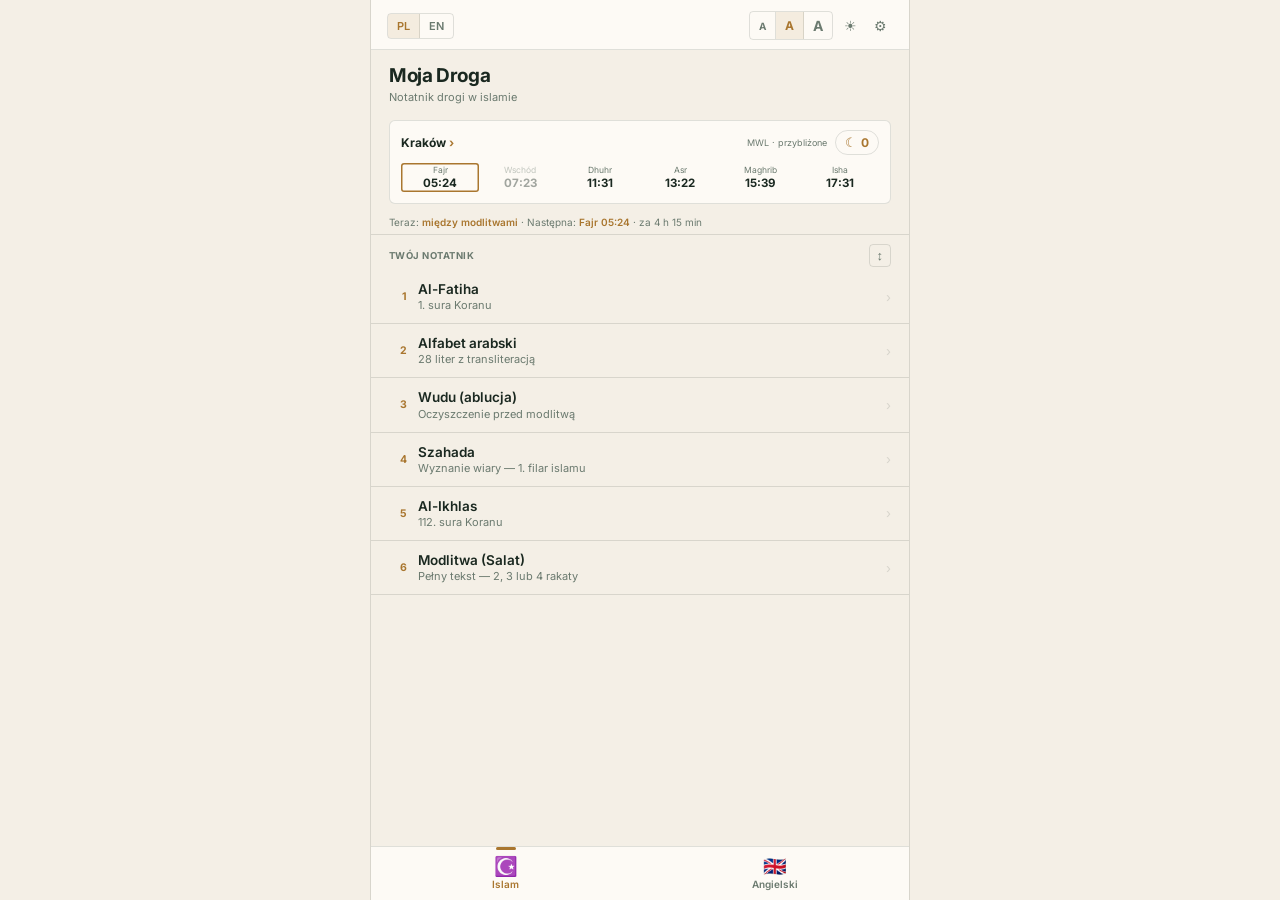
==== index.html @ f94d456c "Bugfixy: motyw auto (systemowy), potwierdzenie importu, dir=rtl, noscript, error handler, save-fail " ====
<!DOCTYPE html>
<html lang="pl">
<head>
<meta charset="UTF-8">
<meta name="viewport" content="width=device-width, initial-scale=1.0, viewport-fit=cover">
<title>Moja Droga</title>
<meta name="theme-color" content="#F4EFE6">
<meta name="mobile-web-app-capable" content="yes">
<meta name="apple-mobile-web-app-capable" content="yes">
<meta name="apple-mobile-web-app-status-bar-style" content="black-translucent">
<meta name="apple-mobile-web-app-title" content="Moja Droga">
<meta name="description" content="Moja Droga — notatnik drogi w islamie (godziny modlitw, wudu, modlitwa krok po kroku) oraz ścieżka nauki angielskiego B1–B2. Działa offline (PWA).">
<link rel="icon" type="image/png" sizes="192x192" href="icon-192.png">
<link rel="icon" type="image/png" sizes="512x512" href="icon-512.png">
<link rel="manifest" href="manifest.webmanifest">
<link rel="apple-touch-icon" href="icon-192.png">
<link rel="preconnect" href="https://fonts.googleapis.com">
<link rel="preconnect" href="https://fonts.gstatic.com" crossorigin>
<link href="https://fonts.googleapis.com/css2?family=Amiri:wght@400;700&family=Inter:wght@400;500;600&display=swap" rel="stylesheet">
<link rel="stylesheet" href="css/style.css">
</head>
<body>
<noscript><div style="max-width:520px;margin:40px auto;padding:20px;font-family:system-ui,sans-serif;text-align:center;border:1px solid #ccc;border-radius:8px;"><p>Ta aplikacja wymaga włączonego JavaScriptu.</p><p lang="en" dir="ltr">This application requires JavaScript to be enabled.</p></div></noscript>
<div id="app" data-sect="islam">

<!-- ════════════════════════════
     ISLAM VIEWS
════════════════════════════ -->
<div class="view active" id="vi-home">
  <div class="top-bar">
    <div class="pill" id="iLangPill">
      <button data-lang="pl">PL</button><button data-lang="en">EN</button>
    </div>
    <div class="tb-right">
      <div class="pill" id="iSzPill">
        <button class="sz-btn" data-sc="0.85">A</button>
        <button class="sz-btn" data-sc="1">A</button>
        <button class="sz-btn" data-sc="1.2">A</button>
      </div>
      <button class="icon-btn" id="iThemeBtn" aria-label="Motyw / Theme">🌓</button>
      <button class="icon-btn" id="iSettingsBtn" aria-label="Ustawienia / Settings">⚙</button>
    </div>
  </div>
  <div class="home-hdr">
    <h1 class="home-title" id="i-appTitle"></h1>
    <p class="home-sub" id="i-appSub"></p>
  </div>
  <div class="pw">
    <div class="pw-head">
      <button class="pw-city" id="pwCityBtn"></button>
      <div class="pw-right">
        <span class="pw-method" id="pwMethod"></span>
        <button class="streak-ico" id="iStatsBtn" aria-label="Postępy / Progress"><span class="si-moon">☾</span><span id="iStreakNum">0</span></button>
      </div>
    </div>
    <div class="pw-grid" id="pwGrid"></div>
  </div>
  <div class="mini-bar" id="i-mbHome"></div>
  <div class="list-hdr-row">
    <span class="list-hdr-lbl" id="i-listHdr"></span>
    <button class="sort-btn" id="iSortBtn" aria-label="Odwróć kolejność / Reverse order">↕</button>
  </div>
  <div class="entry-list" id="i-entryList"></div>
</div>

<div class="view" id="vi-list">
  <div class="sub-top">
    <button class="back-btn" id="iBackList" aria-label="Wstecz / Back">‹</button>
    <span class="sub-ttl" id="i-listTopTtl"></span>
  </div>
  <div class="mini-bar" id="i-mbList"></div>
  <div class="detail-scroll">
    <h2 class="detail-title" id="i-listTitle"></h2>
    <p class="detail-sub" id="i-listSub"></p>
    <div id="i-listBody"></div>
  </div>
</div>

<div class="view" id="vi-letters">
  <div class="sub-top">
    <button class="back-btn" id="iBackLetters" aria-label="Wstecz / Back">‹</button>
    <span class="sub-ttl" id="i-lettersTopTtl"></span>
  </div>
  <div class="mini-bar" id="i-mbLetters"></div>
  <div class="detail-scroll">
    <h2 class="detail-title" id="i-lettersTitle"></h2>
    <p class="detail-sub" id="i-lettersSub"></p>
    <div id="i-lettersBody"></div>
  </div>
</div>

<div class="view" id="vi-prayer">
  <div class="sub-top">
    <button class="back-btn" id="iBackPrayer" aria-label="Wstecz / Back">‹</button>
    <span class="sub-ttl" id="i-prayerTopTtl"></span>
  </div>
  <div class="pbar"><i id="pbarPrayer"></i></div>
  <div class="mini-bar" id="i-mbPrayer"></div>
  <div class="ptrack" id="ptWrap">
    <button class="pt-toggle" id="ptToggle" aria-expanded="false"><span id="ptToggleLbl"></span><b id="ptCount"></b><span class="pt-chev">▾</span></button>
    <div class="ptrack-row" id="ptRow" hidden></div>
  </div>
  <div class="prayer-pills">
    <button id="pv2"></button><button id="pv3"></button><button id="pv4"></button>
  </div>
  <div class="pscroll" id="i-prayerScroll"></div>
</div>

<!-- ════════════════════════════
     ENGLISH VIEWS
════════════════════════════ -->
<div class="view" id="ve-home">
  <div class="top-bar">
    <div class="pill" id="eLangPill">
      <button data-lang="pl">PL</button><button data-lang="en">EN</button>
    </div>
    <div class="tb-right">
      <div class="pill" id="eSzPill">
        <button class="sz-btn" data-sc="0.85">A</button>
        <button class="sz-btn" data-sc="1">A</button>
        <button class="sz-btn" data-sc="1.2">A</button>
      </div>
      <button class="icon-btn" id="eThemeBtn" aria-label="Motyw / Theme">🌓</button>
      <button class="icon-btn" id="eSettingsBtn" aria-label="Ustawienia / Settings">⚙</button>
    </div>
  </div>
  <div class="home-hdr">
    <h1 class="home-title" id="e-homeTitle">Moja Droga</h1>
    <p class="home-sub" id="e-homeSub"></p>
  </div>
  <div id="e-contWrap"></div>
  <div class="stats-bar">
    <div class="s-cell"><div class="s-val" id="eStB1">—</div><div class="s-lbl" id="eLblB1">—</div></div>
    <div class="s-div"></div>
    <div class="s-cell"><div class="s-val" id="eStB2">—</div><div class="s-lbl" id="eLblB2">—</div></div>
    <div class="s-div"></div>
    <div class="s-cell" id="eCellAll"><div class="s-ring"><svg viewBox="0 0 38 38" aria-hidden="true"><circle class="ring-bg" cx="19" cy="19" r="16"/><circle class="ring-fg" id="eRingFg" cx="19" cy="19" r="16"/></svg><div class="s-val" id="eStAll">—</div></div><div class="s-lbl" id="eLblAll">—</div></div>
  </div>
  <div class="tab-bar">
    <button class="tab-btn on" id="tabB1">B1</button>
    <button class="tab-btn" id="tabB2">B2</button>
  </div>
  <div class="entry-list" id="e-topicList"></div>
</div>

<div class="view" id="ve-topic">
  <div class="sub-top">
    <button class="back-btn" id="eBackTopic" aria-label="Wstecz / Back">‹</button>
    <span class="sub-ttl" id="e-topicTitle"></span>
  </div>
  <div class="entry-list" id="e-itemList"></div>
</div>

<div class="view" id="ve-item">
  <div class="sub-top">
    <button class="back-btn" id="eBackItem" aria-label="Wstecz / Back">‹</button>
    <span class="sub-ttl" id="e-itemTopTtl"></span>
  </div>
  <div class="pbar"><i id="pbarItem"></i></div>
  <div class="id-scroll" id="e-itemScroll"></div>
</div>

<!-- ════════════════════════════
     BOTTOM NAV
════════════════════════════ -->
<nav class="bnav">
  <button class="bnav-btn on" id="bnIslam">
    <span class="bnav-ico">☪️</span>
    <span class="bnav-lbl">Islam</span>
  </button>
  <button class="bnav-btn" id="bnEng">
    <span class="bnav-ico">🇬🇧</span>
    <span class="bnav-lbl" id="bnEngLbl">Angielski</span>
  </button>
</nav>

</div><!-- #app -->

<!-- City overlay -->
<div class="overlay" id="cityOv" role="dialog" aria-modal="true">
  <div class="overlay-panel">
    <div class="overlay-head">
      <span id="cityOvTitle"></span>
      <button class="icon-btn" id="closeCityBtn" aria-label="Zamknij / Close">✕</button>
    </div>
    <input type="text" class="city-inp" id="cityInp" autocomplete="off" aria-label="Szukaj miasta / Search city">
    <div class="city-list-el" id="cityListEl"></div>
  </div>
</div>

<!-- Settings overlay -->
<div class="overlay" id="setOv" role="dialog" aria-modal="true">
  <div class="overlay-panel">
    <div class="overlay-head">
      <span id="setOvTitle"></span>
      <button class="icon-btn" id="closeSetBtn" aria-label="Zamknij / Close">✕</button>
    </div>
    <div class="set-row">
      <span class="set-lbl" id="setDataLbl"></span>
      <button class="set-btn" id="exportBtn"></button>
      <button class="set-btn" id="importBtn"></button>
      <input type="file" id="importFile" accept="application/json,.json" style="display:none">
    </div>
    <div class="set-row" id="installRow" style="display:none;margin-top:12px">
      <span class="set-lbl" id="installLbl"></span>
      <button class="set-btn" id="installBtn"></button>
    </div>
    <div class="set-note" id="setNote"></div>
  </div>
</div>

<!-- Profile overlay -->
<div class="overlay" id="profOv" role="dialog" aria-modal="true">
  <div class="overlay-panel">
    <div class="overlay-head">
      <span id="profTitle"></span>
      <button class="icon-btn" id="closeProfBtn" aria-label="Zamknij / Close">✕</button>
    </div>
    <div class="prof-body" id="profBody"></div>
  </div>
</div>

<script src="js/state.js"></script>
<script src="js/islam-data.js"></script>
<script src="js/islam.js"></script>
<script src="js/eng-data.js"></script>
<script src="js/eng.js"></script>
<script src="js/progress.js"></script>
<script src="js/app.js"></script>
</body>
</html>
---- css/style.css ----
/* Moja Droga — style aplikacji (wydzielone z index.html) */

/* ── SECTION-SPECIFIC PALETTE (light) ── */
:root[data-sect="islam"]{--bg:#F4EFE6;--bg-panel:#FDFAF5;--accent:#A9762F;--accent-soft:rgba(169,118,47,0.11);}
:root[data-sect="eng"]  {--bg:#F5F8FD;--bg-panel:#FFFFFF;--accent:#3A6FC2;--accent-soft:rgba(58,111,194,0.11);--b2:#6B4AC2;--b2-soft:rgba(107,74,194,0.11);}
/* ── SHARED LIGHT ── */
:root{--text:#1A2820;--text-muted:#6B7A6F;--border:rgba(26,40,32,0.13);--scale:1;
  padding-top:env(safe-area-inset-top,0px);padding-bottom:env(safe-area-inset-bottom,0px);}
html{scroll-padding-top:env(safe-area-inset-top,0px);}
/* ── DARK SHARED ── */
[data-theme="dark"]{--text:#EAE4D6;--text-muted:#8A9E94;--border:rgba(234,228,214,0.11);}
/* ── DARK SECTION ── */
[data-theme="dark"][data-sect="islam"]{--bg:#0E1C18;--bg-panel:#142018;--accent:#C79A46;--accent-soft:rgba(199,154,70,0.14);}
[data-theme="dark"][data-sect="eng"]  {--bg:#0D1117;--bg-panel:#161B22;--accent:#6B9ED4;--accent-soft:rgba(107,158,212,0.16);--b2:#9F82D8;--b2-soft:rgba(159,130,216,0.16);}
/* ── RESET ── */
*{box-sizing:border-box;-webkit-tap-highlight-color:transparent;}
html,body{margin:0;padding:0;height:100%;background:var(--bg);color:var(--text);font-family:'Inter',system-ui,sans-serif;overscroll-behavior:none;}
#app{display:flex;flex-direction:column;height:100%;max-width:540px;margin:0 auto;background:var(--bg);}
.view{display:none;flex:1;min-height:0;flex-direction:column;}.view.active{display:flex;}
/* ── TOP BAR ── */
.top-bar{display:flex;align-items:center;justify-content:space-between;padding:11px 16px 9px;gap:8px;border-bottom:1px solid var(--border);background:var(--bg-panel);flex-shrink:0;}
.tb-title{font-size:calc(13px * var(--scale));font-weight:700;}
.tb-right{display:flex;align-items:center;gap:5px;}
.pill{display:flex;border:1px solid var(--border);border-radius:4px;overflow:hidden;}
.pill button{background:none;border:none;border-right:1px solid var(--border);padding:5px 9px;cursor:pointer;color:var(--text-muted);font-family:'Inter',sans-serif;font-weight:600;font-size:11px;}
.pill button:last-child{border-right:none;}
.pill button.on{background:var(--accent-soft);color:var(--accent);}
.sz-btn{font-weight:700!important;}
.icon-btn{background:none;border:none;color:var(--text-muted);font-size:14px;padding:5px 6px;cursor:pointer;line-height:1;}
.icon-btn:active{color:var(--accent);}
/* ── HOME HEADER ── */
.home-hdr{padding:14px 18px 6px;flex-shrink:0;}
.home-title{font-size:calc(19px * var(--scale));font-weight:700;margin:0;letter-spacing:-0.02em;}
.home-sub{font-size:calc(11px * var(--scale));color:var(--text-muted);margin:3px 0 0;}
/* ── PRAYER WIDGET ── */
.pw{margin:10px 18px 6px;padding:9px 11px 11px;background:var(--bg-panel);border:1px solid var(--border);border-radius:6px;flex-shrink:0;}
.pw-head{display:flex;align-items:center;justify-content:space-between;margin-bottom:8px;}
.pw-city{background:none;border:none;padding:0;cursor:pointer;color:var(--text);font-family:'Inter',sans-serif;font-size:calc(12px * var(--scale));font-weight:700;}
.pw-city::after{content:' ›';color:var(--accent);}
.pw-method{font-size:calc(9px * var(--scale));color:var(--text-muted);}
.pw-right{display:flex;align-items:center;gap:8px;}
.pw-grid{display:grid;grid-template-columns:repeat(6,1fr);gap:2px;}
.pw-cell{text-align:center;padding:3px 1px;border-radius:3px;}.pw-cell.on{background:var(--accent-soft);}.pw-cell.dim{opacity:0.4;}
.pw-l{font-size:calc(8.5px * var(--scale));color:var(--text-muted);line-height:1;}.pw-cell.on .pw-l{color:var(--accent);font-weight:600;}
.pw-v{font-size:calc(11.5px * var(--scale));font-weight:700;margin-top:3px;line-height:1;}.pw-cell.on .pw-v{color:var(--accent);}
/* ── LIST HEADER ── */
.list-hdr-row{display:flex;align-items:center;justify-content:space-between;padding:9px 18px 3px;flex-shrink:0;}
.list-hdr-lbl{font-size:calc(9.5px * var(--scale));font-weight:700;color:var(--text-muted);text-transform:uppercase;letter-spacing:0.05em;}
.sort-btn{background:none;border:1px solid var(--border);border-radius:4px;color:var(--text-muted);font-size:13px;padding:3px 7px;cursor:pointer;}
/* ── ENTRY LIST ── */
.entry-list{flex:1;overflow-y:auto;-webkit-overflow-scrolling:touch;}
.entry-row{display:flex;align-items:center;padding:11px 18px;border-bottom:1px solid var(--border);gap:11px;cursor:pointer;}
.entry-row:active{background:var(--accent-soft);}
.e-num{font-size:calc(10.5px * var(--scale));color:var(--accent);font-weight:700;min-width:18px;text-align:right;flex-shrink:0;}
.e-ico{font-size:calc(15px * var(--scale));width:22px;text-align:center;flex-shrink:0;}
.e-body{flex:1;min-width:0;}
.e-title{font-size:calc(13.5px * var(--scale));font-weight:600;line-height:1.2;}
.e-sub{font-size:calc(11px * var(--scale));color:var(--text-muted);margin-top:1px;}
.e-right{display:flex;flex-direction:column;align-items:flex-end;gap:3px;flex-shrink:0;}
.e-pct{font-size:calc(9.5px * var(--scale));color:var(--text-muted);}
.prog-bar{width:36px;height:3px;background:var(--border);border-radius:2px;overflow:hidden;}
.prog-fill{height:100%;background:var(--accent);transition:width 0.2s;}
.e-arr{color:var(--border);font-size:13px;}
/* ── SUB-TOP ── */
.sub-top{display:flex;align-items:center;gap:8px;padding:11px 16px 9px;border-bottom:1px solid var(--border);background:var(--bg-panel);flex-shrink:0;}
.sub-ttl{flex:1;font-size:calc(13.5px * var(--scale));font-weight:600;}
.back-btn{font-size:18px;color:var(--text-muted);background:none;border:none;padding:4px 6px;cursor:pointer;line-height:1;}
.back-btn:active{color:var(--accent);}
/* ── MINI BAR ── */
.mini-bar{font-size:calc(10px * var(--scale));color:var(--text-muted);padding:5px 18px;border-bottom:1px solid var(--border);line-height:1.4;flex-shrink:0;}
.mini-bar b{color:var(--accent);font-weight:600;}
/* ── DETAIL SCROLL ── */
.detail-scroll{flex:1;overflow-y:auto;padding:4px 18px 24px;-webkit-overflow-scrolling:touch;}
.detail-title{font-size:calc(15px * var(--scale));font-weight:700;margin:10px 0 1px;}
.detail-sub{font-size:calc(10.5px * var(--scale));color:var(--text-muted);margin:0 0 10px;padding-bottom:10px;border-bottom:1px solid var(--border);}
.line-item{padding:7px 0;border-bottom:1px solid var(--border);font-size:calc(13.5px * var(--scale));line-height:1.5;}
.line-item:last-child{border-bottom:none;}
.li-num{color:var(--accent);font-size:calc(10px * var(--scale));margin-right:5px;opacity:0.75;}
.li-hdr{font-weight:700;color:var(--accent);font-size:calc(10px * var(--scale));text-transform:uppercase;letter-spacing:0.04em;}
.li-meaning{color:var(--text-muted);font-size:calc(11.5px * var(--scale));margin-left:16px;}
/* ── ARABIC LETTERS ── */
.letter-row{display:flex;align-items:center;gap:12px;padding:8px 0;border-bottom:1px solid var(--border);}
.letter-row:last-child{border-bottom:none;}
.letter-ar{font-family:'Amiri',serif;font-size:calc(21px * var(--scale));width:32px;text-align:center;flex-shrink:0;color:var(--accent);}
.letter-lat{font-size:calc(13px * var(--scale));}
/* ── PRAYER ── */
.prayer-pills{display:flex;gap:6px;padding:7px 18px 5px;flex-shrink:0;}
.prayer-pills button{flex:1;border:1px solid var(--border);background:none;color:var(--text-muted);font-family:'Inter',sans-serif;font-size:calc(10.5px * var(--scale));padding:5px 6px;border-radius:4px;cursor:pointer;}
.prayer-pills button.on{border-color:var(--accent);color:var(--accent);background:var(--accent-soft);}
.pscroll{flex:1;overflow-y:auto;padding:4px 18px 24px;-webkit-overflow-scrolling:touch;}
.sec-block{margin-bottom:4px;}.sec-block.hl{border-left:2px solid var(--accent);padding-left:10px;}
.sec-head{font-size:calc(9px * var(--scale));font-weight:700;color:var(--accent);text-transform:uppercase;letter-spacing:0.05em;padding-top:7px;margin:0;}
.sec-block .line-item{font-size:calc(13px * var(--scale));padding:4px 0;}
/* ── ENGLISH — STATS BAR ── */
.stats-bar{margin:10px 18px 2px;padding:9px 10px;background:var(--bg-panel);border:1px solid var(--border);border-radius:6px;display:flex;align-items:center;flex-shrink:0;}
.s-cell{flex:1;text-align:center;}
.s-val{font-size:calc(14px * var(--scale));font-weight:700;line-height:1;color:var(--accent);}
.s-lbl{font-size:calc(9px * var(--scale));color:var(--text-muted);margin-top:2px;}
.s-div{width:1px;height:26px;background:var(--border);flex-shrink:0;}
/* ── ENGLISH — B1/B2 TAB BAR ── */
.tab-bar{display:flex;padding:8px 18px;border-bottom:1px solid var(--border);flex-shrink:0;gap:8px;}
.tab-btn{flex:1;border:1px solid var(--border);background:none;cursor:pointer;font-family:'Inter',sans-serif;font-weight:700;font-size:calc(12.5px * var(--scale));color:var(--text-muted);padding:7px 12px;border-radius:5px;transition:all 0.15s;}
.tab-btn.on{background:var(--accent-soft);color:var(--accent);border-color:var(--accent);}
/* ── ENGLISH — SECTION HEADER ── */
.topic-sec-hdr{font-size:calc(9px * var(--scale));font-weight:700;text-transform:uppercase;letter-spacing:0.05em;color:var(--text-muted);padding:10px 18px 2px;}
/* ── ENGLISH — ITEM ROWS ── */
.item-row{display:flex;align-items:flex-start;padding:10px 18px;border-bottom:1px solid var(--border);gap:10px;cursor:pointer;user-select:none;}
.item-row:active{opacity:0.7;}
.i-chk{flex-shrink:0;width:18px;height:18px;border:1.5px solid var(--border);border-radius:3px;margin-top:1px;display:flex;align-items:center;justify-content:center;font-size:10px;font-weight:700;color:transparent;transition:all 0.12s;}
.i-chk.done{background:var(--accent);border-color:var(--accent);color:#fff;}
.i-body{flex:1;min-width:0;}
.i-ttl{font-size:calc(13px * var(--scale));font-weight:600;line-height:1.3;}
.i-desc{font-size:calc(11.5px * var(--scale));color:var(--text-muted);margin-top:2px;line-height:1.45;}
.i-arr{color:var(--border);font-size:12px;flex-shrink:0;margin-top:2px;}
/* ── ENGLISH — ITEM DETAIL ── */
.id-scroll{flex:1;overflow-y:auto;padding:0 18px 30px;-webkit-overflow-scrolling:touch;}
.id-title{font-size:calc(17px * var(--scale));font-weight:700;margin:14px 0 6px;}
.id-desc{font-size:calc(13px * var(--scale));line-height:1.65;padding-bottom:14px;border-bottom:1px solid var(--border);}
.id-shdr{font-size:calc(9px * var(--scale));font-weight:700;text-transform:uppercase;letter-spacing:0.05em;color:var(--text-muted);margin:14px 0 8px;}
.id-ex{font-size:calc(13px * var(--scale));line-height:1.5;padding:7px 0 7px 12px;border-left:2px solid var(--accent-soft);margin-bottom:7px;}
.id-ex strong{font-weight:600;}
.id-ex em{color:var(--text-muted);font-size:calc(11.5px * var(--scale));font-style:normal;}
.id-tip{background:var(--accent-soft);border-radius:6px;padding:10px 13px;margin-top:14px;font-size:calc(12px * var(--scale));line-height:1.55;color:var(--text);}
.id-tip-hdr{font-size:calc(9px * var(--scale));font-weight:700;text-transform:uppercase;letter-spacing:0.05em;color:var(--accent);margin-bottom:4px;}
.id-done-row{display:flex;align-items:center;gap:10px;padding:16px 0 4px;border-top:1px solid var(--border);margin-top:14px;cursor:pointer;user-select:none;}
.id-done-lbl{font-size:calc(13px * var(--scale));font-weight:600;}
/* ── BOTTOM NAV ── */
.bnav{display:flex;flex-shrink:0;background:var(--bg-panel);border-top:1px solid var(--border);height:calc(54px + env(safe-area-inset-bottom,0px));padding-bottom:env(safe-area-inset-bottom,0px);}
.bnav-btn{flex:1;background:none;border:none;cursor:pointer;display:flex;flex-direction:column;align-items:center;justify-content:center;gap:2px;color:var(--text-muted);font-family:'Inter',sans-serif;padding:6px 0;transition:color 0.15s;}
.bnav-btn.on{color:var(--accent);}
.bnav-ico{font-size:19px;line-height:1;}
.bnav-lbl{font-size:calc(10px * var(--scale));font-weight:600;}
/* ── CITY OVERLAY ── */
.overlay{position:fixed;inset:0;background:rgba(0,0,0,0.4);display:none;z-index:20;}
.overlay.open{display:block;}
.overlay-panel{position:absolute;right:0;top:0;bottom:0;width:min(88vw,340px);background:var(--bg-panel);border-left:1px solid var(--border);display:flex;flex-direction:column;transform:translateX(100%);transition:transform 0.2s ease;}
.overlay.open .overlay-panel{transform:translateX(0);}
.overlay-head{padding:13px 16px 9px;font-weight:700;font-size:calc(13px * var(--scale));border-bottom:1px solid var(--border);display:flex;justify-content:space-between;align-items:center;flex-shrink:0;}
.city-inp{background:none;border:1px solid var(--border);border-radius:4px;padding:7px 10px;font-family:'Inter',sans-serif;font-size:13px;color:var(--text);margin:8px 16px 0;width:calc(100% - 32px);}
.city-list-el{overflow-y:auto;flex:1;padding:4px 0;}
.city-btn{width:100%;text-align:left;background:none;border:none;padding:9px 16px;font-family:'Inter',sans-serif;font-size:13px;color:var(--text);cursor:pointer;border-left:2px solid transparent;}
.city-btn:active,.city-btn.on{color:var(--accent);border-left-color:var(--accent);background:var(--accent-soft);}
/* ── FOCUS / A11Y ── */
button:focus-visible,[tabindex]:focus-visible{outline:2px solid var(--accent);outline-offset:-2px;border-radius:4px;}
/* ── ENGLISH — CONTINUE CARD ── */
.cont-card{margin:8px 18px 2px;padding:10px 12px;background:var(--bg-panel);border:1px solid var(--border);border-radius:6px;display:flex;align-items:center;gap:10px;flex-shrink:0;}
.cont-body{flex:1;min-width:0;}
.cont-lbl{font-size:calc(9px * var(--scale));font-weight:700;color:var(--text-muted);text-transform:uppercase;letter-spacing:0.05em;}
.cont-ttl{font-size:calc(13px * var(--scale));font-weight:600;margin-top:2px;}
.cont-btn{border:1px solid var(--accent);background:var(--accent-soft);color:var(--accent);font-family:'Inter',sans-serif;font-weight:700;font-size:calc(11px * var(--scale));padding:7px 12px;border-radius:5px;cursor:pointer;flex-shrink:0;min-height:34px;}
/* ── DETAIL BLOCKS ── */
.id-form{display:inline-block;font-family:ui-monospace,SFMono-Regular,Menlo,monospace;font-size:calc(12px * var(--scale));background:var(--accent-soft);color:var(--accent);border-radius:5px;padding:6px 10px;margin:2px 0 4px;font-weight:600;}
.id-list{margin:0;padding:0;list-style:none;}
.id-list li{font-size:calc(13px * var(--scale));line-height:1.55;padding:5px 0 5px 16px;position:relative;border-bottom:1px solid var(--border);}
.id-list li:last-child{border-bottom:none;}
.id-list li::before{content:'·';position:absolute;left:4px;color:var(--accent);font-weight:700;}
.cmp-item{padding:8px 0 8px 12px;border-left:2px solid var(--accent-soft);margin-bottom:8px;}
.cmp-h{font-size:calc(11px * var(--scale));font-weight:700;color:var(--accent);margin-bottom:3px;}
.cmp-ex{font-size:calc(13px * var(--scale));font-weight:600;line-height:1.5;}
.cmp-note{font-size:calc(11.5px * var(--scale));color:var(--text-muted);margin-top:2px;line-height:1.45;}
.mis-row{display:flex;gap:9px;padding:7px 0;border-bottom:1px solid var(--border);align-items:flex-start;}
.mis-row:last-child{border-bottom:none;}
.mis-ico{flex-shrink:0;font-size:12px;line-height:1.7;}
.mis-body{flex:1;min-width:0;}
.mis-s{font-size:calc(13px * var(--scale));line-height:1.5;font-weight:600;}
.mis-why{font-size:calc(11.5px * var(--scale));color:var(--text-muted);margin-top:1px;line-height:1.45;}
/* ── QUIZ ── */
.quiz{border:1px solid var(--border);border-radius:6px;padding:11px 12px;margin-bottom:12px;background:var(--bg-panel);}
.quiz-q{font-size:calc(13px * var(--scale));font-weight:600;line-height:1.5;margin-bottom:9px;}
.quiz-opts{display:flex;flex-direction:column;gap:6px;}
.quiz-opt{text-align:left;border:1px solid var(--border);background:none;color:var(--text);font-family:'Inter',sans-serif;font-size:calc(12.5px * var(--scale));padding:9px 11px;border-radius:5px;cursor:pointer;transition:all 0.12s;min-height:38px;}
.quiz-opt:active{background:var(--accent-soft);}
.quiz-opt.ok{border-color:#3E8E5A;background:rgba(62,142,90,0.12);color:#3E8E5A;font-weight:600;}
.quiz-opt.bad{border-color:#B4452F;background:rgba(180,69,47,0.10);color:#B4452F;}
.quiz-why{font-size:calc(11.5px * var(--scale));color:var(--text-muted);line-height:1.5;margin-top:9px;display:none;}
.quiz-why.show{display:block;}
/* ── SETTINGS OVERLAY ── */
.set-row{display:flex;flex-direction:column;gap:6px;padding:12px 16px;border-bottom:1px solid var(--border);}
.set-lbl{font-size:calc(10px * var(--scale));font-weight:700;color:var(--text-muted);text-transform:uppercase;letter-spacing:0.05em;}
.set-btn{border:1px solid var(--border);background:none;color:var(--text);font-family:'Inter',sans-serif;font-weight:600;font-size:calc(12px * var(--scale));padding:10px 12px;border-radius:5px;cursor:pointer;text-align:left;min-height:40px;}
.set-btn:active{background:var(--accent-soft);}
.set-note{font-size:calc(10.5px * var(--scale));color:var(--text-muted);line-height:1.5;padding:10px 16px;}
/* ── POLISH: MOTION & UX ── */
html,body{transition:background-color .3s ease,color .3s ease;}
#app,.top-bar,.bnav,.sub-top,.stats-bar,.pw,.cont-card,.quiz,.overlay-panel{transition:background-color .3s ease,border-color .3s ease;}
@keyframes viewIn{from{opacity:0;transform:translateY(8px);}to{opacity:1;transform:none;}}
.view.active{animation:viewIn .22s ease-out;}
@keyframes rowIn{from{opacity:0;transform:translateY(6px);}to{opacity:1;transform:none;}}
.entry-row,.item-row{animation:rowIn .28s ease-out backwards;}
.entry-row:nth-child(2),.item-row:nth-child(2){animation-delay:.04s;}
.entry-row:nth-child(3),.item-row:nth-child(3){animation-delay:.08s;}
.entry-row:nth-child(4),.item-row:nth-child(4){animation-delay:.12s;}
.entry-row:nth-child(5),.item-row:nth-child(5){animation-delay:.16s;}
.entry-row:nth-child(6),.item-row:nth-child(6){animation-delay:.20s;}
.entry-row:nth-child(7),.item-row:nth-child(7){animation-delay:.24s;}
.entry-row:nth-child(8),.item-row:nth-child(8){animation-delay:.28s;}
.entry-row:nth-child(9),.item-row:nth-child(9){animation-delay:.32s;}
.entry-row:nth-child(10),.item-row:nth-child(10){animation-delay:.36s;}
.entry-row:nth-child(11),.item-row:nth-child(11){animation-delay:.40s;}
.entry-row:nth-child(12),.item-row:nth-child(12){animation-delay:.44s;}
.entry-row,.item-row,.cont-card,.tab-btn,.set-btn,.quiz-opt,.bnav-btn,.cont-btn,.city-btn,.pw{transition:transform .12s ease,box-shadow .15s ease;}
.entry-row:active,.item-row:active,.cont-card:active,.tab-btn:active,.set-btn:active,.bnav-btn:active,.city-btn:active{transform:scale(.98);}
@media(hover:hover){
.entry-row:hover,.item-row:hover{background:var(--accent-soft);}
.cont-card:hover,.pw:hover{transform:translateY(-1px);box-shadow:0 2px 10px rgba(0,0,0,0.06);}
}
.bnav-btn{position:relative;}
.bnav-btn::after{content:'';position:absolute;top:0;left:50%;width:20px;height:2.5px;border-radius:2px;background:var(--accent);opacity:0;transform:translateX(-50%) scaleX(.4);transition:opacity .2s ease,transform .2s ease;}
.bnav-btn.on::after{opacity:1;transform:translateX(-50%) scaleX(1);}
:focus{outline:none;}
:focus-visible{outline:2px solid var(--accent);outline-offset:2px;border-radius:4px;}
.toast{position:fixed;left:50%;bottom:calc(72px + env(safe-area-inset-bottom,0px));transform:translateX(-50%) translateY(8px);background:var(--text);color:var(--bg);font-family:'Inter',sans-serif;font-size:calc(12px * var(--scale));font-weight:600;padding:8px 15px;border-radius:20px;opacity:0;pointer-events:none;transition:opacity .2s ease,transform .2s ease;z-index:40;max-width:86vw;text-align:center;}
.toast.show{opacity:1;transform:translateX(-50%) translateY(0);}
.s-ring{position:relative;width:38px;height:38px;margin:0 auto 2px;display:flex;align-items:center;justify-content:center;}
.s-ring svg{position:absolute;inset:0;transform:rotate(-90deg);}
.s-ring .ring-bg{fill:none;stroke:var(--border);stroke-width:3;}
.s-ring .ring-fg{fill:none;stroke:var(--accent);stroke-width:3;stroke-linecap:round;transition:stroke-dashoffset .5s ease;}
.s-ring .s-val{font-size:calc(9.5px * var(--scale));}
@keyframes chkPop{0%{transform:scale(.6);}60%{transform:scale(1.12);}100%{transform:scale(1);}}
.i-chk.done{animation:chkPop .18s ease-out;}
.pw-cell.next{box-shadow:inset 0 0 0 1.5px var(--accent);animation:pwGlow 2.6s ease-in-out infinite;}
@keyframes pwGlow{0%,100%{box-shadow:inset 0 0 0 1.5px var(--accent);}50%{box-shadow:inset 0 0 0 1.5px transparent;}}
.overlay.open{animation:ovIn .2s ease;}
@keyframes ovIn{from{opacity:0;}to{opacity:1;}}
body.no-scroll{overflow:hidden;}
.upd-bar{position:fixed;left:50%;bottom:calc(72px + env(safe-area-inset-bottom,0px));transform:translateX(-50%) translateY(8px);background:var(--accent);color:#fff;font-family:'Inter',sans-serif;font-size:calc(12px * var(--scale));font-weight:600;padding:8px 9px 8px 15px;border-radius:20px;opacity:0;transition:opacity .25s ease,transform .25s ease;z-index:45;display:flex;align-items:center;gap:10px;box-shadow:0 4px 16px rgba(0,0,0,0.18);max-width:90vw;}
.upd-bar.show{opacity:1;transform:translateX(-50%) translateY(0);}
.upd-bar button{background:rgba(255,255,255,0.24);border:none;color:#fff;font:inherit;padding:6px 13px;border-radius:14px;cursor:pointer;}
/* ── STREAK / HEATMAPA (jak GitHub: im wiecej aktywnosci, tym mocniejszy kolor) ── */
.streak-ico{width:auto;min-width:34px;padding:5px 9px;gap:4px;display:inline-flex;align-items:center;justify-content:center;background:none;cursor:pointer;font-family:'Inter',sans-serif;font-size:calc(12px * var(--scale));font-weight:700;color:var(--accent);border:1px solid var(--border);border-radius:16px;line-height:1;}
.streak-ico .si-moon{font-size:calc(13px * var(--scale));font-weight:400;}
.heat-d{width:11px;height:11px;border-radius:3px;background:var(--accent-soft);}
.heat-d.lv1{background:var(--accent);opacity:.28;}
.heat-d.lv2{background:var(--accent);opacity:.5;}
.heat-d.lv3{background:var(--accent);opacity:.75;}
.heat-d.lv4{background:var(--accent);}
/* ── PROFIL (overlay ze statystykami) ── */
.prof-body{overflow-y:auto;flex:1;padding:4px 16px 20px;-webkit-overflow-scrolling:touch;}
.prof-grid{display:grid;grid-template-columns:1fr 1fr;gap:8px;margin-top:10px;}
.prof-cell{border:1px solid var(--border);border-radius:12px;padding:10px 12px;}
.prof-v{font-size:calc(19px * var(--scale));font-weight:700;color:var(--accent);line-height:1.1;}
.prof-l{font-size:calc(10.5px * var(--scale));color:var(--text-muted);margin-top:2px;}
.prof-rule{font-size:calc(10.5px * var(--scale));color:var(--text-muted);margin:10px 2px 0;line-height:1.5;}
.prof-shdr{font-size:calc(12px * var(--scale));font-weight:700;margin:16px 2px 6px;}
.prof-dots{display:flex;gap:6px;margin:2px 2px 4px;}
.prof-dots i{width:12px;height:12px;border-radius:50%;background:var(--accent-soft);}
.prof-dots i.on{background:var(--accent);}
.prof-heat{display:grid;grid-template-columns:repeat(7,11px);gap:3px;justify-content:center;margin:8px 0 6px;}
.prof-legend{display:flex;align-items:center;gap:3px;justify-content:flex-end;font-size:calc(9.5px * var(--scale));color:var(--text-muted);}
.prof-legend i{width:9px;height:9px;border-radius:3px;}
/* ── TRACKER MODLITW (Pomodlilem sie) ── */
.ptrack{margin:6px 16px 2px;display:flex;flex-direction:column;align-items:flex-end;gap:6px;flex-shrink:0;}
.pt-toggle{display:inline-flex;align-items:center;gap:6px;border:1px solid var(--border);background:var(--bg-panel);border-radius:16px;padding:5px 10px;font-family:'Inter',sans-serif;font-size:calc(11px * var(--scale));color:var(--text-muted);cursor:pointer;line-height:1;}
.pt-toggle:active{color:var(--accent);}
.pt-toggle b{color:var(--accent);font-size:calc(11.5px * var(--scale));}
.pt-chev{font-size:calc(9px * var(--scale));transition:transform .15s ease;}
.ptrack.open .pt-chev{transform:rotate(180deg);}
.ptrack-row{display:flex;gap:5px;width:100%;}
.pt-chip{flex:1;border:1px solid var(--border);background:transparent;border-radius:10px;padding:7px 2px;font-family:'Inter',sans-serif;color:var(--text);cursor:pointer;display:flex;flex-direction:column;align-items:center;gap:3px;transition:transform .1s ease;}
.pt-chip .pt-n{font-weight:600;font-size:calc(10.5px * var(--scale));}
.pt-chip .pt-s{color:var(--text-muted);font-size:calc(9px * var(--scale));min-height:12px;}
.pt-chip.done{border-color:var(--accent);background:var(--accent-soft);}
.pt-chip.done .pt-s{color:var(--accent);font-weight:700;}
.pt-chip.ask{border-color:#B4452F;background:rgba(180,69,47,.08);}
.pt-chip.ask .pt-s{color:#B4452F;font-weight:700;}
.pt-chip:active{transform:scale(.94);}
/* ── KONFETTI ── */
.confetti{position:fixed;inset:0;pointer-events:none;z-index:60;overflow:hidden;}
.confetti i{position:absolute;top:-10px;width:7px;height:7px;border-radius:2px;animation:confFall 1.4s ease-in forwards;}
@keyframes confFall{to{transform:translateY(105vh) rotate(540deg);opacity:.9;}}
/* ── PASEK POSTĘPU CZYTANIA ── */
.pbar{height:3px;background:var(--accent-soft);flex-shrink:0;}
.pbar i{display:block;height:100%;width:0;background:var(--accent);transition:width .12s linear;}
/* ── WIGGLE (podpowiedź ustawień) ── */
@keyframes wig{0%,100%{transform:rotate(0);}20%{transform:rotate(-14deg);}40%{transform:rotate(10deg);}60%{transform:rotate(-7deg);}80%{transform:rotate(5deg);}}
.icon-btn.wig{animation:wig .8s ease 3;}
@media(prefers-reduced-motion:reduce){*,*::before,*::after{animation-duration:.01ms!important;animation-iteration-count:1!important;transition-duration:.01ms!important;}}
/* ── DESKTOP ── */
@media(min-width:760px){#app{border-left:1px solid var(--border);border-right:1px solid var(--border);}}
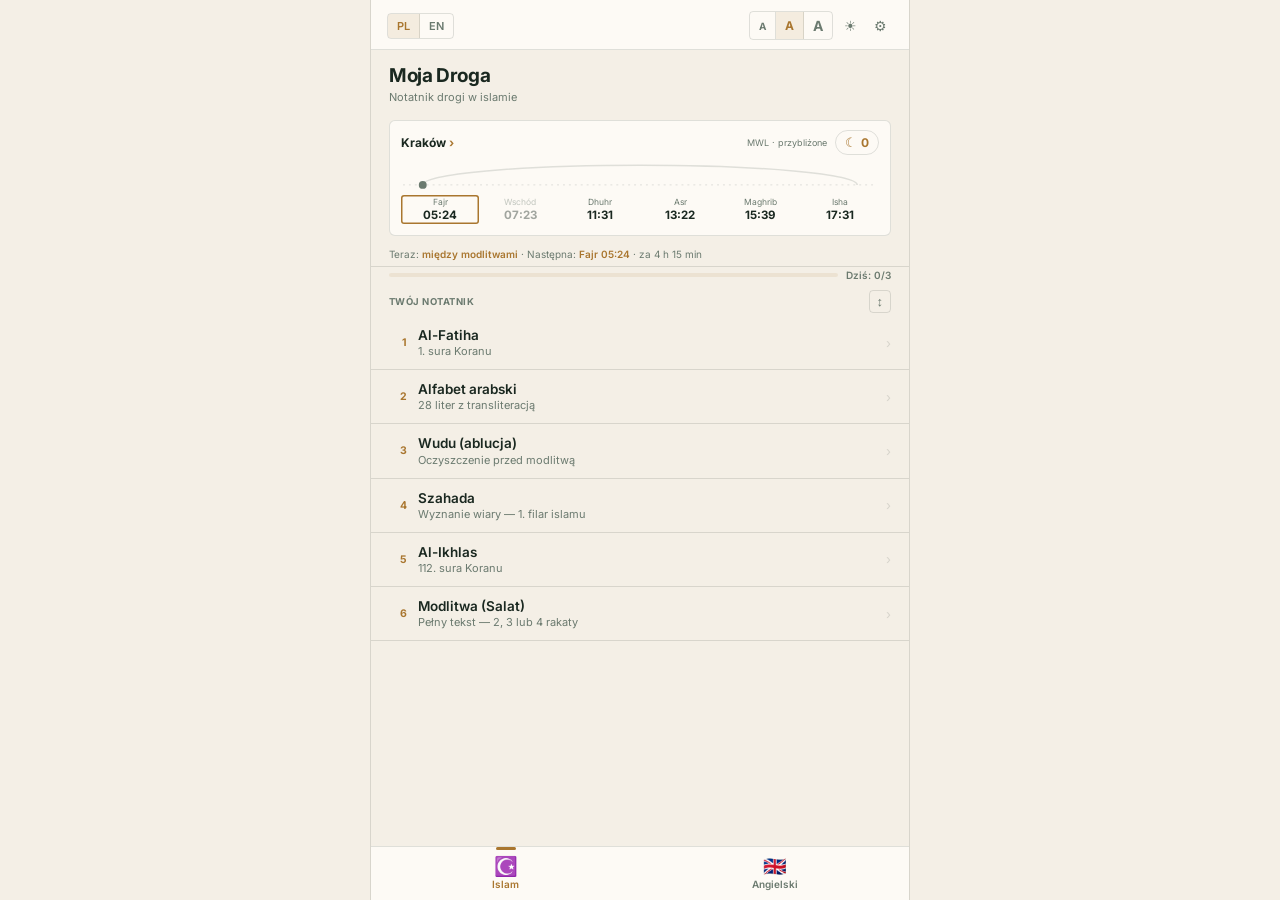
==== commit 74d29de7: "Funkcje: cel dzienny, przypomnienia (modlitwa/seria), wake lock, kopiowanie dlugim dotykiem, udostep" ====
--- a/index.html
+++ b/index.html
@@ -21,6 +21,7 @@
 </head>
 <body>
 <noscript><div style="max-width:520px;margin:40px auto;padding:20px;font-family:system-ui,sans-serif;text-align:center;border:1px solid #ccc;border-radius:8px;"><p>Ta aplikacja wymaga włączonego JavaScriptu.</p><p lang="en" dir="ltr">This application requires JavaScript to be enabled.</p></div></noscript>
+<div id="offBar" class="off-bar" role="status" aria-live="polite" hidden></div>
 <div id="app" data-sect="islam">
 
 <!-- ════════════════════════════
@@ -56,6 +57,10 @@
     <div class="pw-grid" id="pwGrid"></div>
   </div>
   <div class="mini-bar" id="i-mbHome"></div>
+  <div class="goal-row" id="i-goalRow">
+    <div class="goal-bar" aria-hidden="true"><i id="i-goalFill"></i></div>
+    <span class="goal-txt" id="i-goalTxt"></span>
+  </div>
   <div class="list-hdr-row">
     <span class="list-hdr-lbl" id="i-listHdr"></span>
     <button class="sort-btn" id="iSortBtn" aria-label="Odwróć kolejność / Reverse order">↕</button>
@@ -205,6 +210,29 @@
       <span class="set-lbl" id="installLbl"></span>
       <button class="set-btn" id="installBtn"></button>
     </div>
+    <div class="set-row">
+      <span class="set-lbl" id="goalLbl"></span>
+      <div class="pill" id="goalPill">
+        <button data-g="1">1</button><button data-g="2">2</button><button data-g="3">3</button><button data-g="4">4</button><button data-g="5">5</button>
+      </div>
+    </div>
+    <div class="set-row">
+      <span class="set-lbl" id="wakeLbl"></span>
+      <button class="set-btn" id="wakeBtn"></button>
+    </div>
+    <div class="set-row" id="shareRow" style="display:none">
+      <span class="set-lbl" id="shareLbl"></span>
+      <button class="set-btn" id="shareBtn"></button>
+    </div>
+    <div class="set-row">
+      <span class="set-lbl" id="aboutLbl"></span>
+      <div class="set-note" id="aboutNote"></div>
+    </div>
+    <div class="set-row">
+      <span class="set-lbl" id="dangerLbl"></span>
+      <button class="set-btn set-danger" id="resetBtn"></button>
+    </div>
+    <div class="set-note" id="backupNote"></div>
     <div class="set-note" id="setNote"></div>
   </div>
 </div>
@@ -226,6 +254,7 @@
 <script src="js/eng-data.js"></script>
 <script src="js/eng.js"></script>
 <script src="js/progress.js"></script>
+<script src="js/features.js"></script>
 <script src="js/app.js"></script>
 </body>
 </html>
--- a/css/style.css
+++ b/css/style.css
@@ -34,6 +34,21 @@
 .home-sub{font-size:calc(11px * var(--scale));color:var(--text-muted);margin:3px 0 0;}
 /* ── PRAYER WIDGET ── */
 .pw{margin:10px 18px 6px;padding:9px 11px 11px;background:var(--bg-panel);border:1px solid var(--border);border-radius:6px;flex-shrink:0;}
+@keyframes soonPulse{0%,100%{box-shadow:0 0 0 0 var(--accent-soft);}50%{box-shadow:0 0 0 4px var(--accent-soft);}}
+.pw.soon{animation:soonPulse 2.2s ease-in-out infinite;}
+/* ── ŁUK SŁOŃCA NAD GODZINAMI MODLITW ── */
+.sun-arc{height:26px;margin:2px 2px 6px;}
+.sun-arc svg{display:block;width:100%;height:100%;overflow:visible;}
+.sun-arc .arc{fill:none;stroke:var(--border);stroke-width:1.5;}
+.sun-arc .horizon{stroke:var(--border);stroke-width:1;stroke-dasharray:2 4;}
+.sun-arc .sun{fill:var(--accent);transition:cx .6s ease,cy .6s ease;}
+.sun-arc .sun.night{fill:var(--text-muted);}
+/* ── TICK ODLICZANIA (sekundy) ── */
+@keyframes cdTick{from{opacity:.45;}to{opacity:1;}}
+.cd-tick{animation:cdTick .35s ease-out;}
+/* ── CROSSFADE (przełączanie B1/B2, zmiana treści) ── */
+.xfade{transition:opacity .12s ease;}
+.xfade.out{opacity:0;}
 .pw-head{display:flex;align-items:center;justify-content:space-between;margin-bottom:8px;}
 .pw-city{background:none;border:none;padding:0;cursor:pointer;color:var(--text);font-family:'Inter',sans-serif;font-size:calc(12px * var(--scale));font-weight:700;}
 .pw-city::after{content:' ›';color:var(--accent);}
@@ -131,10 +146,11 @@
 .bnav-ico{font-size:19px;line-height:1;}
 .bnav-lbl{font-size:calc(10px * var(--scale));font-weight:600;}
 /* ── CITY OVERLAY ── */
-.overlay{position:fixed;inset:0;background:rgba(0,0,0,0.4);display:none;z-index:20;}
-.overlay.open{display:block;}
-.overlay-panel{position:absolute;right:0;top:0;bottom:0;width:min(88vw,340px);background:var(--bg-panel);border-left:1px solid var(--border);display:flex;flex-direction:column;transform:translateX(100%);transition:transform 0.2s ease;}
-.overlay.open .overlay-panel{transform:translateX(0);}
+.overlay{position:fixed;inset:0;background:rgba(0,0,0,0.4);opacity:0;visibility:hidden;pointer-events:none;z-index:20;transition:opacity .2s ease,visibility 0s linear .2s;}
+.overlay.open{opacity:1;visibility:visible;pointer-events:auto;transition:opacity .2s ease;}
+.overlay-panel{position:absolute;left:0;right:0;bottom:0;top:auto;width:100%;max-height:85vh;background:var(--bg-panel);border-top:1px solid var(--border);border-radius:16px 16px 0 0;display:flex;flex-direction:column;transform:translateY(100%);transition:transform .24s cubic-bezier(.22,.61,.36,1);}
+.overlay-panel::before{content:'';display:block;width:36px;height:4px;border-radius:2px;background:var(--border);margin:8px auto 2px;flex-shrink:0;}
+.overlay.open .overlay-panel{transform:translateY(0);}
 .overlay-head{padding:13px 16px 9px;font-weight:700;font-size:calc(13px * var(--scale));border-bottom:1px solid var(--border);display:flex;justify-content:space-between;align-items:center;flex-shrink:0;}
 .city-inp{background:none;border:1px solid var(--border);border-radius:4px;padding:7px 10px;font-family:'Inter',sans-serif;font-size:13px;color:var(--text);margin:8px 16px 0;width:calc(100% - 32px);}
 .city-list-el{overflow-y:auto;flex:1;padding:4px 0;}
@@ -180,11 +196,30 @@
 .set-btn{border:1px solid var(--border);background:none;color:var(--text);font-family:'Inter',sans-serif;font-weight:600;font-size:calc(12px * var(--scale));padding:10px 12px;border-radius:5px;cursor:pointer;text-align:left;min-height:40px;}
 .set-btn:active{background:var(--accent-soft);}
 .set-note{font-size:calc(10.5px * var(--scale));color:var(--text-muted);line-height:1.5;padding:10px 16px;}
+.set-row .pill{align-self:flex-start;font-weight:700;}
+.set-btn.set-danger{border-color:#B4452F;color:#B4452F;}
+.set-btn.set-danger.ask{background:#B4452F;color:#fff;border-color:#B4452F;}
+.about-link{display:inline-block;margin-top:4px;color:var(--accent);font-weight:600;text-decoration:none;}
+/* ── PASEK OFFLINE (fixed – nie rozpycha ukladu) ── */
+.off-bar{position:fixed;left:50%;bottom:calc(64px + env(safe-area-inset-bottom,0px));transform:translateX(-50%);background:#B4452F;color:#fff;font-family:'Inter',sans-serif;font-size:calc(11px * var(--scale));font-weight:600;padding:5px 13px;border-radius:14px;z-index:55;max-width:88vw;text-align:center;box-shadow:0 3px 12px rgba(0,0,0,0.18);}
+.off-bar[hidden]{display:none;}
+/* ── CEL DZIENNY (pasek pod widgetem modlitw) ── */
+.goal-row{display:flex;align-items:center;gap:8px;margin:2px 18px 0;flex-shrink:0;}
+.goal-bar{flex:1;height:4px;border-radius:2px;background:var(--accent-soft);overflow:hidden;}
+.goal-bar i{display:block;height:100%;width:0;background:var(--accent);border-radius:2px;transition:width .4s cubic-bezier(.22,.61,.36,1);}
+.goal-txt{font-size:calc(10px * var(--scale));color:var(--text-muted);font-weight:600;white-space:nowrap;}
+/* dluzsze ustawienia przewijaja sie w panelu (overlaye z wlasnym scrollem zostaja bez zmian) */
+#setOv .overlay-panel{overflow-y:auto;padding-bottom:env(safe-area-inset-bottom,0px);}
 /* ── POLISH: MOTION & UX ── */
 html,body{transition:background-color .3s ease,color .3s ease;}
 #app,.top-bar,.bnav,.sub-top,.stats-bar,.pw,.cont-card,.quiz,.overlay-panel{transition:background-color .3s ease,border-color .3s ease;}
 @keyframes viewIn{from{opacity:0;transform:translateY(8px);}to{opacity:1;transform:none;}}
 .view.active{animation:viewIn .22s ease-out;}
+/* ── KIERUNKOWE PRZEJŚCIA WIDOKÓW ── */
+@keyframes vFwd{from{opacity:.35;transform:translateX(26px);}to{opacity:1;transform:none;}}
+@keyframes vBack{from{opacity:.35;transform:translateX(-26px);}to{opacity:1;transform:none;}}
+.view.active.v-fwd{animation:vFwd .26s cubic-bezier(.22,.61,.36,1);}
+.view.active.v-back{animation:vBack .26s cubic-bezier(.22,.61,.36,1);}
 @keyframes rowIn{from{opacity:0;transform:translateY(6px);}to{opacity:1;transform:none;}}
 .entry-row,.item-row{animation:rowIn .28s ease-out backwards;}
 .entry-row:nth-child(2),.item-row:nth-child(2){animation-delay:.04s;}
@@ -209,8 +244,12 @@
 .bnav-btn.on::after{opacity:1;transform:translateX(-50%) scaleX(1);}
 :focus{outline:none;}
 :focus-visible{outline:2px solid var(--accent);outline-offset:2px;border-radius:4px;}
-.toast{position:fixed;left:50%;bottom:calc(72px + env(safe-area-inset-bottom,0px));transform:translateX(-50%) translateY(8px);background:var(--text);color:var(--bg);font-family:'Inter',sans-serif;font-size:calc(12px * var(--scale));font-weight:600;padding:8px 15px;border-radius:20px;opacity:0;pointer-events:none;transition:opacity .2s ease,transform .2s ease;z-index:40;max-width:86vw;text-align:center;}
+.toast{position:fixed;left:50%;bottom:calc(72px + env(safe-area-inset-bottom,0px));transform:translateX(-50%) translateY(8px);background:var(--text);color:var(--bg);font-family:'Inter',sans-serif;font-size:calc(12px * var(--scale));font-weight:600;padding:8px 15px;border-radius:20px;opacity:0;pointer-events:none;transition:opacity .2s ease,transform .2s ease;z-index:40;max-width:86vw;text-align:center;display:flex;align-items:center;justify-content:center;}
 .toast.show{opacity:1;transform:translateX(-50%) translateY(0);}
+.toast-ico{display:inline-block;font-weight:700;margin-right:6px;}
+.toast-ico[hidden]{display:none;}
+.toast.ok{background:#3E8E5A;color:#fff;}
+.toast.err{background:#B4452F;color:#fff;}
 .s-ring{position:relative;width:38px;height:38px;margin:0 auto 2px;display:flex;align-items:center;justify-content:center;}
 .s-ring svg{position:absolute;inset:0;transform:rotate(-90deg);}
 .s-ring .ring-bg{fill:none;stroke:var(--border);stroke-width:3;}
@@ -218,10 +257,11 @@
 .s-ring .s-val{font-size:calc(9.5px * var(--scale));}
 @keyframes chkPop{0%{transform:scale(.6);}60%{transform:scale(1.12);}100%{transform:scale(1);}}
 .i-chk.done{animation:chkPop .18s ease-out;}
+.i-chk svg{width:11px;height:11px;display:block;}
+.i-chk svg path{fill:none;stroke:currentColor;stroke-width:2.4;stroke-linecap:round;stroke-linejoin:round;stroke-dasharray:24;stroke-dashoffset:24;transition:stroke-dashoffset .3s ease .05s;}
+.i-chk.done svg path{stroke-dashoffset:0;}
 .pw-cell.next{box-shadow:inset 0 0 0 1.5px var(--accent);animation:pwGlow 2.6s ease-in-out infinite;}
 @keyframes pwGlow{0%,100%{box-shadow:inset 0 0 0 1.5px var(--accent);}50%{box-shadow:inset 0 0 0 1.5px transparent;}}
-.overlay.open{animation:ovIn .2s ease;}
-@keyframes ovIn{from{opacity:0;}to{opacity:1;}}
 body.no-scroll{overflow:hidden;}
 .upd-bar{position:fixed;left:50%;bottom:calc(72px + env(safe-area-inset-bottom,0px));transform:translateX(-50%) translateY(8px);background:var(--accent);color:#fff;font-family:'Inter',sans-serif;font-size:calc(12px * var(--scale));font-weight:600;padding:8px 9px 8px 15px;border-radius:20px;opacity:0;transition:opacity .25s ease,transform .25s ease;z-index:45;display:flex;align-items:center;gap:10px;box-shadow:0 4px 16px rgba(0,0,0,0.18);max-width:90vw;}
 .upd-bar.show{opacity:1;transform:translateX(-50%) translateY(0);}
@@ -234,6 +274,10 @@
 .heat-d.lv2{background:var(--accent);opacity:.5;}
 .heat-d.lv3{background:var(--accent);opacity:.75;}
 .heat-d.lv4{background:var(--accent);}
+@keyframes heatPop{from{opacity:0;transform:scale(.4);}to{opacity:1;transform:none;}}
+.heat-d.heat-pop{animation:heatPop .25s ease-out backwards;}
+@keyframes bumpPop{0%{transform:scale(1);}40%{transform:scale(1.35);}100%{transform:scale(1);}}
+#iStreakNum.bump{display:inline-block;animation:bumpPop .4s cubic-bezier(.22,.61,.36,1);}
 /* ── PROFIL (overlay ze statystykami) ── */
 .prof-body{overflow-y:auto;flex:1;padding:4px 16px 20px;-webkit-overflow-scrolling:touch;}
 .prof-grid{display:grid;grid-template-columns:1fr 1fr;gap:8px;margin-top:10px;}
@@ -276,4 +320,9 @@
 .icon-btn.wig{animation:wig .8s ease 3;}
 @media(prefers-reduced-motion:reduce){*,*::before,*::after{animation-duration:.01ms!important;animation-iteration-count:1!important;transition-duration:.01ms!important;}}
 /* ── DESKTOP ── */
-@media(min-width:760px){#app{border-left:1px solid var(--border);border-right:1px solid var(--border);}}
+@media(min-width:760px){
+#app{border-left:1px solid var(--border);border-right:1px solid var(--border);}
+.overlay-panel{left:auto;right:0;top:0;bottom:0;width:min(88vw,340px);max-height:none;border-left:1px solid var(--border);border-top:none;border-radius:0;transform:translateX(100%);transition:transform .2s ease;}
+.overlay.open .overlay-panel{transform:translateX(0);}
+.overlay-panel::before{display:none;}
+}
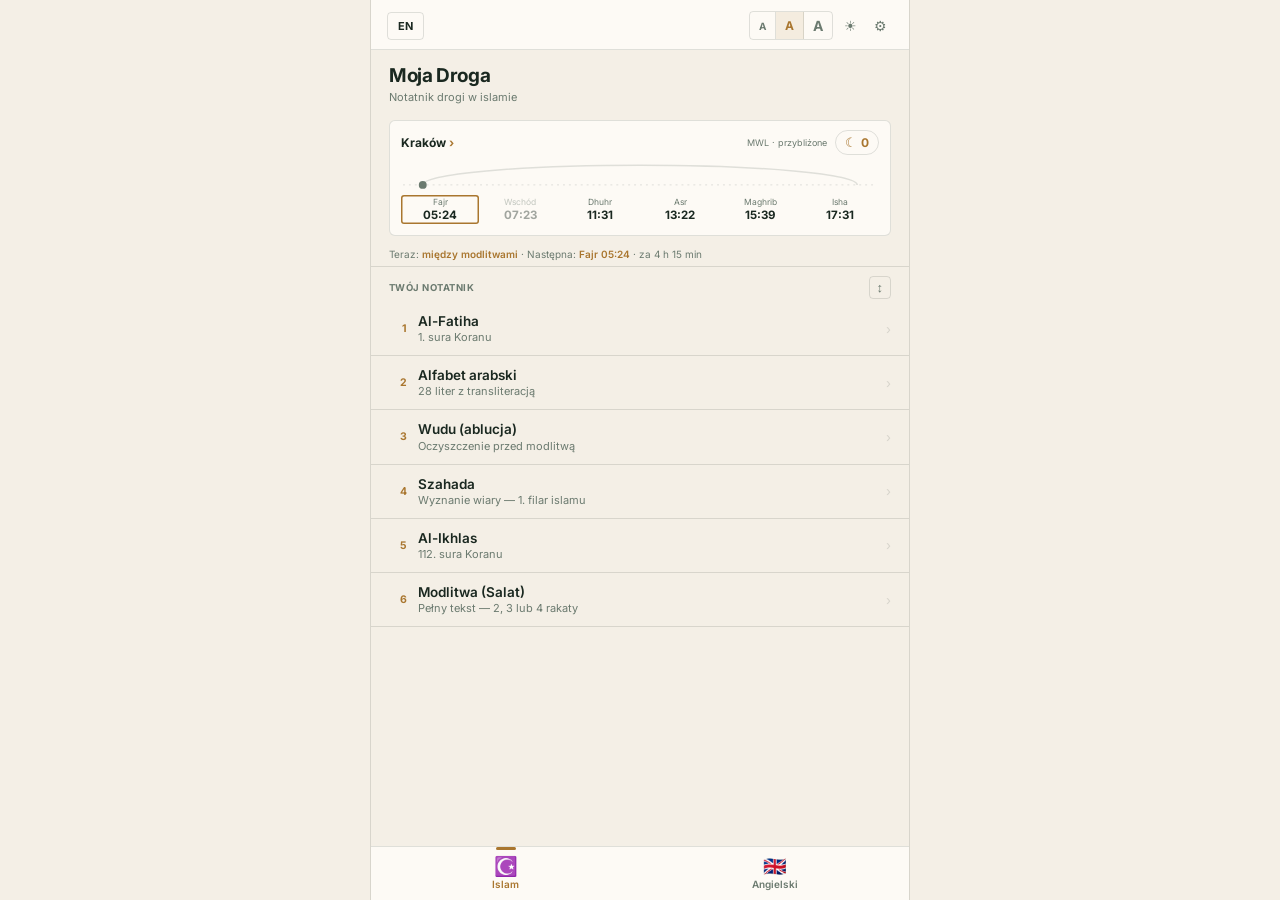
==== commit 86ddeeb9: "UI: przelacznik jezyka, tylko light/dark, subtelny licznik modlitw +/-, usuniety cel dzienny" ====
--- a/index.html
+++ b/index.html
@@ -29,9 +29,7 @@
 ════════════════════════════ -->
 <div class="view active" id="vi-home">
   <div class="top-bar">
-    <div class="pill" id="iLangPill">
-      <button data-lang="pl">PL</button><button data-lang="en">EN</button>
-    </div>
+    <button class="lang-btn" id="iLangBtn" type="button">EN</button>
     <div class="tb-right">
       <div class="pill" id="iSzPill">
         <button class="sz-btn" data-sc="0.85">A</button>
@@ -57,10 +55,6 @@
     <div class="pw-grid" id="pwGrid"></div>
   </div>
   <div class="mini-bar" id="i-mbHome"></div>
-  <div class="goal-row" id="i-goalRow">
-    <div class="goal-bar" aria-hidden="true"><i id="i-goalFill"></i></div>
-    <span class="goal-txt" id="i-goalTxt"></span>
-  </div>
   <div class="list-hdr-row">
     <span class="list-hdr-lbl" id="i-listHdr"></span>
     <button class="sort-btn" id="iSortBtn" aria-label="Odwróć kolejność / Reverse order">↕</button>
@@ -102,8 +96,18 @@
   <div class="pbar"><i id="pbarPrayer"></i></div>
   <div class="mini-bar" id="i-mbPrayer"></div>
   <div class="ptrack" id="ptWrap">
-    <button class="pt-toggle" id="ptToggle" aria-expanded="false"><span id="ptToggleLbl"></span><b id="ptCount"></b><span class="pt-chev">▾</span></button>
-    <div class="ptrack-row" id="ptRow" hidden></div>
+    <div class="pt-step" role="group" aria-label="Modlitwy / Prayers">
+      <div class="pt-info">
+        <span id="ptToggleLbl"></span>
+        <b id="ptCount"></b>
+        <span class="pt-next" id="ptNext"></span>
+      </div>
+      <div class="pt-dots" id="ptDots" aria-hidden="true"></div>
+      <div class="pt-actions">
+        <button class="pt-step-btn" id="ptDec" type="button">−</button>
+        <button class="pt-step-btn pt-plus" id="ptInc" type="button">+</button>
+      </div>
+    </div>
   </div>
   <div class="prayer-pills">
     <button id="pv2"></button><button id="pv3"></button><button id="pv4"></button>
@@ -116,9 +120,7 @@
 ════════════════════════════ -->
 <div class="view" id="ve-home">
   <div class="top-bar">
-    <div class="pill" id="eLangPill">
-      <button data-lang="pl">PL</button><button data-lang="en">EN</button>
-    </div>
+    <button class="lang-btn" id="eLangBtn" type="button">EN</button>
     <div class="tb-right">
       <div class="pill" id="eSzPill">
         <button class="sz-btn" data-sc="0.85">A</button>
@@ -211,12 +213,6 @@
       <button class="set-btn" id="installBtn"></button>
     </div>
     <div class="set-row">
-      <span class="set-lbl" id="goalLbl"></span>
-      <div class="pill" id="goalPill">
-        <button data-g="1">1</button><button data-g="2">2</button><button data-g="3">3</button><button data-g="4">4</button><button data-g="5">5</button>
-      </div>
-    </div>
-    <div class="set-row">
       <span class="set-lbl" id="wakeLbl"></span>
       <button class="set-btn" id="wakeBtn"></button>
     </div>
--- a/css/style.css
+++ b/css/style.css
@@ -21,6 +21,8 @@
 .top-bar{display:flex;align-items:center;justify-content:space-between;padding:11px 16px 9px;gap:8px;border-bottom:1px solid var(--border);background:var(--bg-panel);flex-shrink:0;}
 .tb-title{font-size:calc(13px * var(--scale));font-weight:700;}
 .tb-right{display:flex;align-items:center;gap:5px;}
+.lang-btn{border:1px solid var(--border);background:none;border-radius:4px;padding:5px 10px;cursor:pointer;color:var(--text);font-family:'Inter',sans-serif;font-weight:700;font-size:11px;min-height:28px;}
+.lang-btn:active{background:var(--accent-soft);color:var(--accent);}
 .pill{display:flex;border:1px solid var(--border);border-radius:4px;overflow:hidden;}
 .pill button{background:none;border:none;border-right:1px solid var(--border);padding:5px 9px;cursor:pointer;color:var(--text-muted);font-family:'Inter',sans-serif;font-weight:600;font-size:11px;}
 .pill button:last-child{border-right:none;}
@@ -148,7 +150,7 @@
 /* ── CITY OVERLAY ── */
 .overlay{position:fixed;inset:0;background:rgba(0,0,0,0.4);opacity:0;visibility:hidden;pointer-events:none;z-index:20;transition:opacity .2s ease,visibility 0s linear .2s;}
 .overlay.open{opacity:1;visibility:visible;pointer-events:auto;transition:opacity .2s ease;}
-.overlay-panel{position:absolute;left:0;right:0;bottom:0;top:auto;width:100%;max-height:85vh;background:var(--bg-panel);border-top:1px solid var(--border);border-radius:16px 16px 0 0;display:flex;flex-direction:column;transform:translateY(100%);transition:transform .24s cubic-bezier(.22,.61,.36,1);}
+.overlay-panel{position:absolute;left:0;right:0;bottom:0;top:auto;width:100%;height:85vh;max-height:85vh;background:var(--bg-panel);border-top:1px solid var(--border);border-radius:16px 16px 0 0;display:flex;flex-direction:column;transform:translateY(100%);transition:transform .24s cubic-bezier(.22,.61,.36,1);}
 .overlay-panel::before{content:'';display:block;width:36px;height:4px;border-radius:2px;background:var(--border);margin:8px auto 2px;flex-shrink:0;}
 .overlay.open .overlay-panel{transform:translateY(0);}
 .overlay-head{padding:13px 16px 9px;font-weight:700;font-size:calc(13px * var(--scale));border-bottom:1px solid var(--border);display:flex;justify-content:space-between;align-items:center;flex-shrink:0;}
@@ -203,11 +205,6 @@
 /* ── PASEK OFFLINE (fixed – nie rozpycha ukladu) ── */
 .off-bar{position:fixed;left:50%;bottom:calc(64px + env(safe-area-inset-bottom,0px));transform:translateX(-50%);background:#B4452F;color:#fff;font-family:'Inter',sans-serif;font-size:calc(11px * var(--scale));font-weight:600;padding:5px 13px;border-radius:14px;z-index:55;max-width:88vw;text-align:center;box-shadow:0 3px 12px rgba(0,0,0,0.18);}
 .off-bar[hidden]{display:none;}
-/* ── CEL DZIENNY (pasek pod widgetem modlitw) ── */
-.goal-row{display:flex;align-items:center;gap:8px;margin:2px 18px 0;flex-shrink:0;}
-.goal-bar{flex:1;height:4px;border-radius:2px;background:var(--accent-soft);overflow:hidden;}
-.goal-bar i{display:block;height:100%;width:0;background:var(--accent);border-radius:2px;transition:width .4s cubic-bezier(.22,.61,.36,1);}
-.goal-txt{font-size:calc(10px * var(--scale));color:var(--text-muted);font-weight:600;white-space:nowrap;}
 /* dluzsze ustawienia przewijaja sie w panelu (overlaye z wlasnym scrollem zostaja bez zmian) */
 #setOv .overlay-panel{overflow-y:auto;padding-bottom:env(safe-area-inset-bottom,0px);}
 /* ── POLISH: MOTION & UX ── */
@@ -292,22 +289,21 @@
 .prof-heat{display:grid;grid-template-columns:repeat(7,11px);gap:3px;justify-content:center;margin:8px 0 6px;}
 .prof-legend{display:flex;align-items:center;gap:3px;justify-content:flex-end;font-size:calc(9.5px * var(--scale));color:var(--text-muted);}
 .prof-legend i{width:9px;height:9px;border-radius:3px;}
-/* ── TRACKER MODLITW (Pomodlilem sie) ── */
-.ptrack{margin:6px 16px 2px;display:flex;flex-direction:column;align-items:flex-end;gap:6px;flex-shrink:0;}
-.pt-toggle{display:inline-flex;align-items:center;gap:6px;border:1px solid var(--border);background:var(--bg-panel);border-radius:16px;padding:5px 10px;font-family:'Inter',sans-serif;font-size:calc(11px * var(--scale));color:var(--text-muted);cursor:pointer;line-height:1;}
-.pt-toggle:active{color:var(--accent);}
-.pt-toggle b{color:var(--accent);font-size:calc(11.5px * var(--scale));}
-.pt-chev{font-size:calc(9px * var(--scale));transition:transform .15s ease;}
-.ptrack.open .pt-chev{transform:rotate(180deg);}
-.ptrack-row{display:flex;gap:5px;width:100%;}
-.pt-chip{flex:1;border:1px solid var(--border);background:transparent;border-radius:10px;padding:7px 2px;font-family:'Inter',sans-serif;color:var(--text);cursor:pointer;display:flex;flex-direction:column;align-items:center;gap:3px;transition:transform .1s ease;}
-.pt-chip .pt-n{font-weight:600;font-size:calc(10.5px * var(--scale));}
-.pt-chip .pt-s{color:var(--text-muted);font-size:calc(9px * var(--scale));min-height:12px;}
-.pt-chip.done{border-color:var(--accent);background:var(--accent-soft);}
-.pt-chip.done .pt-s{color:var(--accent);font-weight:700;}
-.pt-chip.ask{border-color:#B4452F;background:rgba(180,69,47,.08);}
-.pt-chip.ask .pt-s{color:#B4452F;font-weight:700;}
-.pt-chip:active{transform:scale(.94);}
+/* ── TRACKER MODLITW (subtelny pasek +/− pod mini-barem) ── */
+.ptrack{margin:6px 18px 2px;flex-shrink:0;}
+.pt-step{display:flex;align-items:center;gap:10px;border:1px solid var(--border);background:transparent;border-radius:12px;padding:6px 8px 6px 12px;}
+.pt-info{display:flex;align-items:baseline;gap:6px;flex:1;min-width:0;font-size:calc(10.5px * var(--scale));color:var(--text-muted);font-weight:600;white-space:nowrap;overflow:hidden;text-overflow:ellipsis;}
+.pt-info b{color:var(--accent);font-size:calc(11.5px * var(--scale));}
+.pt-next{font-weight:500;overflow:hidden;text-overflow:ellipsis;}
+.pt-dots{display:flex;gap:4px;flex-shrink:0;}
+.pt-dots i{width:8px;height:8px;border-radius:50%;background:var(--accent-soft);}
+.pt-dots i.on{background:var(--accent);}
+.pt-actions{display:flex;gap:6px;flex-shrink:0;}
+.pt-step-btn{width:34px;height:34px;border-radius:10px;border:1px solid var(--border);background:none;color:var(--text-muted);font-size:17px;font-weight:700;cursor:pointer;line-height:1;}
+.pt-step-btn:active{background:var(--accent-soft);color:var(--accent);}
+.pt-step-btn.pt-plus{border-color:var(--accent);color:var(--accent);background:var(--accent-soft);}
+.pt-step-btn.ask{border-color:#B4452F;color:#B4452F;background:rgba(180,69,47,.08);font-size:calc(10px * var(--scale));width:auto;padding:0 10px;}
+.pt-step-btn:disabled{opacity:.35;cursor:default;}
 /* ── KONFETTI ── */
 .confetti{position:fixed;inset:0;pointer-events:none;z-index:60;overflow:hidden;}
 .confetti i{position:absolute;top:-10px;width:7px;height:7px;border-radius:2px;animation:confFall 1.4s ease-in forwards;}
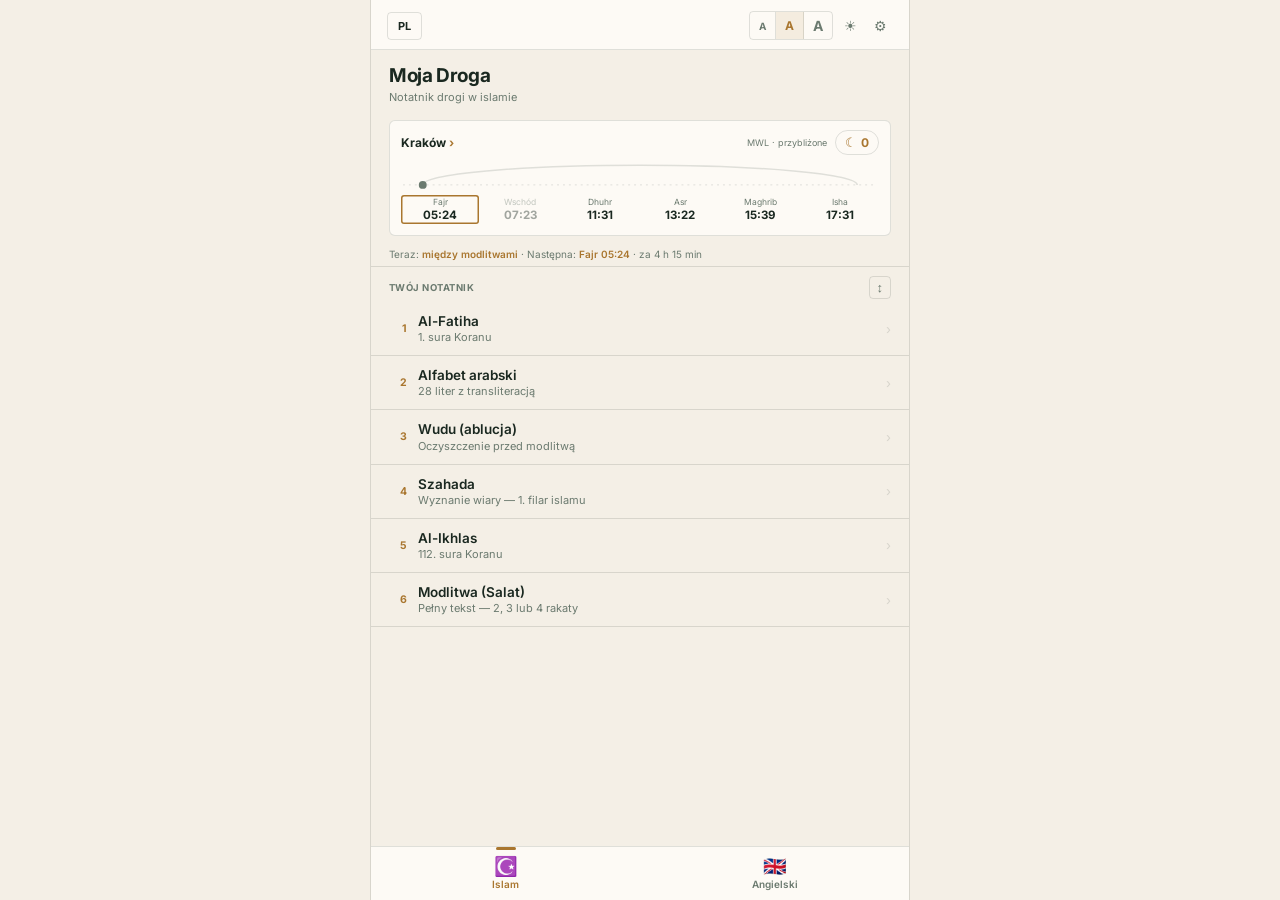
==== commit aba5277a: "Fix: etykieta aktualnego jezyka, licznik modlitw bez nazw, bezpieczne etykiety ustawien" ====
--- a/index.html
+++ b/index.html
@@ -100,7 +100,6 @@
       <div class="pt-info">
         <span id="ptToggleLbl"></span>
         <b id="ptCount"></b>
-        <span class="pt-next" id="ptNext"></span>
       </div>
       <div class="pt-dots" id="ptDots" aria-hidden="true"></div>
       <div class="pt-actions">
@@ -199,11 +198,11 @@
 <div class="overlay" id="setOv" role="dialog" aria-modal="true">
   <div class="overlay-panel">
     <div class="overlay-head">
-      <span id="setOvTitle"></span>
+      <span id="setOvTitle">Ustawienia</span>
       <button class="icon-btn" id="closeSetBtn" aria-label="Zamknij / Close">✕</button>
     </div>
     <div class="set-row">
-      <span class="set-lbl" id="setDataLbl"></span>
+      <span class="set-lbl" id="setDataLbl">Twoje dane</span>
       <button class="set-btn" id="exportBtn"></button>
       <button class="set-btn" id="importBtn"></button>
       <input type="file" id="importFile" accept="application/json,.json" style="display:none">
@@ -213,19 +212,19 @@
       <button class="set-btn" id="installBtn"></button>
     </div>
     <div class="set-row">
-      <span class="set-lbl" id="wakeLbl"></span>
+      <span class="set-lbl" id="wakeLbl">Nie gaś ekranu w widoku modlitwy</span>
       <button class="set-btn" id="wakeBtn"></button>
     </div>
     <div class="set-row" id="shareRow" style="display:none">
-      <span class="set-lbl" id="shareLbl"></span>
+      <span class="set-lbl" id="shareLbl">Udostępnij postęp</span>
       <button class="set-btn" id="shareBtn"></button>
     </div>
     <div class="set-row">
-      <span class="set-lbl" id="aboutLbl"></span>
+      <span class="set-lbl" id="aboutLbl">O aplikacji</span>
       <div class="set-note" id="aboutNote"></div>
     </div>
     <div class="set-row">
-      <span class="set-lbl" id="dangerLbl"></span>
+      <span class="set-lbl" id="dangerLbl">Strefa ryzyka</span>
       <button class="set-btn set-danger" id="resetBtn"></button>
     </div>
     <div class="set-note" id="backupNote"></div>
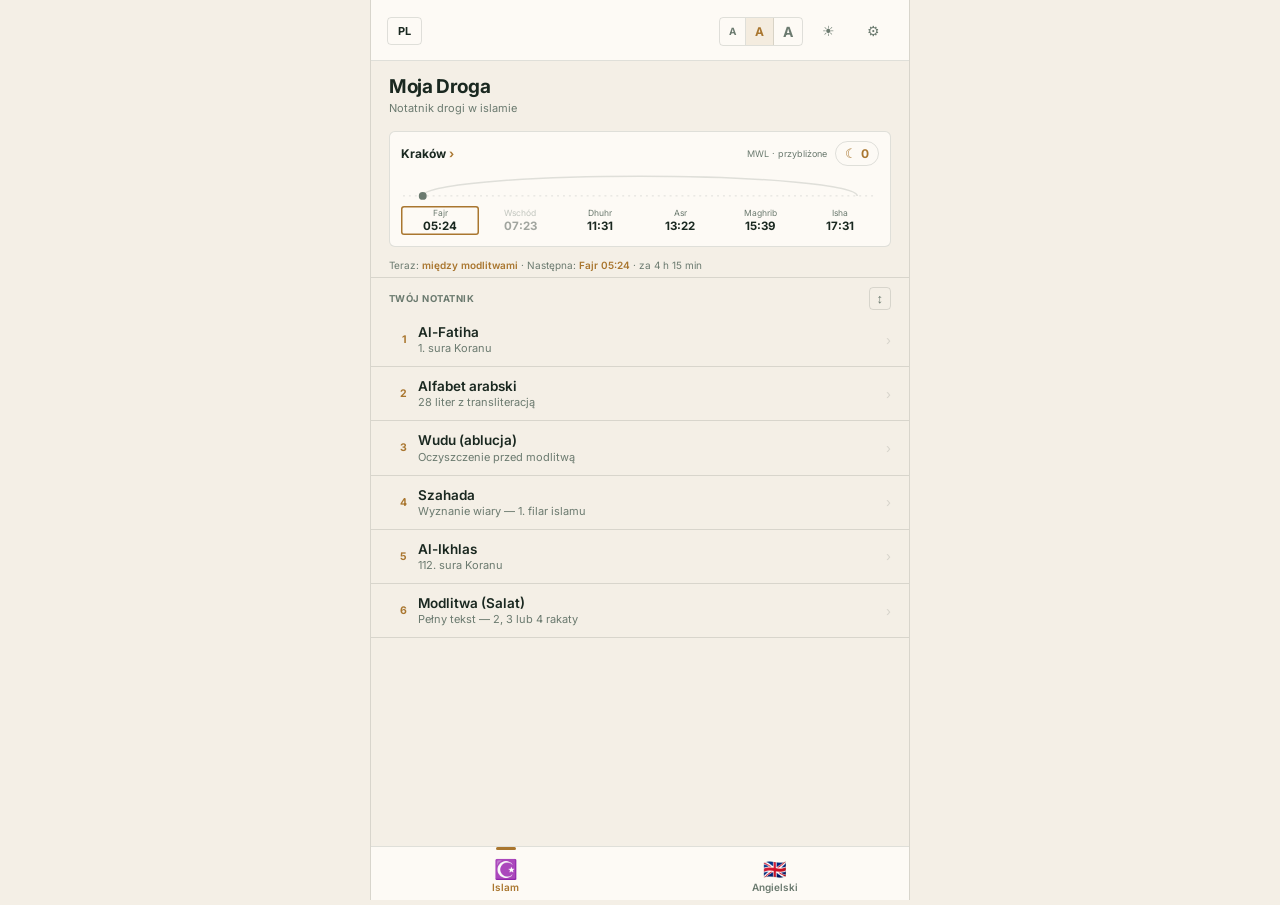
==== commit 72f7501b: "UX: jedno przypomnienie dziennie, grupowane ustawienia, wieksze cele dotykowe, puste stany" ====
--- a/index.html
+++ b/index.html
@@ -98,15 +98,16 @@
   <div class="ptrack" id="ptWrap">
     <div class="pt-step" role="group" aria-label="Modlitwy / Prayers">
       <div class="pt-info">
-        <span id="ptToggleLbl"></span>
+        <span id="ptToggleLbl">Modlitwy</span>
         <b id="ptCount"></b>
       </div>
       <div class="pt-dots" id="ptDots" aria-hidden="true"></div>
       <div class="pt-actions">
-        <button class="pt-step-btn" id="ptDec" type="button">−</button>
-        <button class="pt-step-btn pt-plus" id="ptInc" type="button">+</button>
-      </div>
-    </div>
+        <button class="pt-step-btn" id="ptDec" type="button" aria-label="Cofnij modlitwę / Undo prayer">−</button>
+        <button class="pt-step-btn pt-plus" id="ptInc" type="button" aria-label="Dodaj modlitwę / Add prayer">+</button>
+      </div>
+    </div>
+    <div class="pt-empty" id="ptEmpty" hidden></div>
   </div>
   <div class="prayer-pills">
     <button id="pv2"></button><button id="pv3"></button><button id="pv4"></button>
@@ -201,25 +202,30 @@
       <span id="setOvTitle">Ustawienia</span>
       <button class="icon-btn" id="closeSetBtn" aria-label="Zamknij / Close">✕</button>
     </div>
+    <div class="set-sec"><span id="setAppH">Aplikacja</span></div>
+    <div class="set-row">
+      <span class="set-lbl" id="wakeLbl">Nie gaś ekranu w widoku modlitwy</span>
+      <button class="set-btn" id="wakeBtn"></button>
+    </div>
+    <div class="set-row" id="shareRow" style="display:none">
+      <span class="set-lbl" id="shareLbl">Udostępnij postęp</span>
+      <button class="set-btn" id="shareBtn"></button>
+    </div>
+    <div class="set-sec"><span id="setDataH">Dane i kopie</span></div>
     <div class="set-row">
       <span class="set-lbl" id="setDataLbl">Twoje dane</span>
       <button class="set-btn" id="exportBtn"></button>
       <button class="set-btn" id="importBtn"></button>
       <input type="file" id="importFile" accept="application/json,.json" style="display:none">
     </div>
-    <div class="set-row" id="installRow" style="display:none;margin-top:12px">
+    <div class="set-note" id="backupNote"></div>
+    <div class="set-note" id="setNote"></div>
+    <div class="set-sec"><span id="setInfoH">Informacje</span></div>
+    <div class="set-row" id="installRow" style="display:none;margin-top:0">
       <span class="set-lbl" id="installLbl"></span>
       <button class="set-btn" id="installBtn"></button>
     </div>
     <div class="set-row">
-      <span class="set-lbl" id="wakeLbl">Nie gaś ekranu w widoku modlitwy</span>
-      <button class="set-btn" id="wakeBtn"></button>
-    </div>
-    <div class="set-row" id="shareRow" style="display:none">
-      <span class="set-lbl" id="shareLbl">Udostępnij postęp</span>
-      <button class="set-btn" id="shareBtn"></button>
-    </div>
-    <div class="set-row">
       <span class="set-lbl" id="aboutLbl">O aplikacji</span>
       <div class="set-note" id="aboutNote"></div>
     </div>
@@ -227,8 +233,6 @@
       <span class="set-lbl" id="dangerLbl">Strefa ryzyka</span>
       <button class="set-btn set-danger" id="resetBtn"></button>
     </div>
-    <div class="set-note" id="backupNote"></div>
-    <div class="set-note" id="setNote"></div>
   </div>
 </div>
 
--- a/css/style.css
+++ b/css/style.css
@@ -28,7 +28,7 @@
 .pill button:last-child{border-right:none;}
 .pill button.on{background:var(--accent-soft);color:var(--accent);}
 .sz-btn{font-weight:700!important;}
-.icon-btn{background:none;border:none;color:var(--text-muted);font-size:14px;padding:5px 6px;cursor:pointer;line-height:1;}
+.icon-btn{background:none;border:none;color:var(--text-muted);font-size:14px;padding:9px 10px;cursor:pointer;line-height:1;min-width:40px;min-height:40px;}
 .icon-btn:active{color:var(--accent);}
 /* ── HOME HEADER ── */
 .home-hdr{padding:14px 18px 6px;flex-shrink:0;}
@@ -81,7 +81,7 @@
 /* ── SUB-TOP ── */
 .sub-top{display:flex;align-items:center;gap:8px;padding:11px 16px 9px;border-bottom:1px solid var(--border);background:var(--bg-panel);flex-shrink:0;}
 .sub-ttl{flex:1;font-size:calc(13.5px * var(--scale));font-weight:600;}
-.back-btn{font-size:18px;color:var(--text-muted);background:none;border:none;padding:4px 6px;cursor:pointer;line-height:1;}
+.back-btn{font-size:20px;color:var(--text-muted);background:none;border:none;padding:8px 12px;cursor:pointer;line-height:1;min-width:44px;min-height:44px;}
 .back-btn:active{color:var(--accent);}
 /* ── MINI BAR ── */
 .mini-bar{font-size:calc(10px * var(--scale));color:var(--text-muted);padding:5px 18px;border-bottom:1px solid var(--border);line-height:1.4;flex-shrink:0;}
@@ -143,7 +143,7 @@
 .id-done-lbl{font-size:calc(13px * var(--scale));font-weight:600;}
 /* ── BOTTOM NAV ── */
 .bnav{display:flex;flex-shrink:0;background:var(--bg-panel);border-top:1px solid var(--border);height:calc(54px + env(safe-area-inset-bottom,0px));padding-bottom:env(safe-area-inset-bottom,0px);}
-.bnav-btn{flex:1;background:none;border:none;cursor:pointer;display:flex;flex-direction:column;align-items:center;justify-content:center;gap:2px;color:var(--text-muted);font-family:'Inter',sans-serif;padding:6px 0;transition:color 0.15s;}
+.bnav-btn{flex:1;background:none;border:none;cursor:pointer;display:flex;flex-direction:column;align-items:center;justify-content:center;gap:2px;color:var(--text-muted);font-family:'Inter',sans-serif;padding:9px 0;transition:color 0.15s;min-height:58px;}
 .bnav-btn.on{color:var(--accent);}
 .bnav-ico{font-size:19px;line-height:1;}
 .bnav-lbl{font-size:calc(10px * var(--scale));font-weight:600;}
@@ -192,7 +192,9 @@
 .quiz-opt.bad{border-color:#B4452F;background:rgba(180,69,47,0.10);color:#B4452F;}
 .quiz-why{font-size:calc(11.5px * var(--scale));color:var(--text-muted);line-height:1.5;margin-top:9px;display:none;}
 .quiz-why.show{display:block;}
-/* ── SETTINGS OVERLAY ── */
+/* ── SETTINGS OVERLAY — naglowki sekcji ── */
+.set-sec{padding:14px 16px 2px;}
+.set-sec span{font-size:calc(11px * var(--scale));font-weight:700;color:var(--accent);text-transform:uppercase;letter-spacing:0.05em;}
 .set-row{display:flex;flex-direction:column;gap:6px;padding:12px 16px;border-bottom:1px solid var(--border);}
 .set-lbl{font-size:calc(10px * var(--scale));font-weight:700;color:var(--text-muted);text-transform:uppercase;letter-spacing:0.05em;}
 .set-btn{border:1px solid var(--border);background:none;color:var(--text);font-family:'Inter',sans-serif;font-weight:600;font-size:calc(12px * var(--scale));padding:10px 12px;border-radius:5px;cursor:pointer;text-align:left;min-height:40px;}
@@ -299,7 +301,7 @@
 .pt-dots i{width:8px;height:8px;border-radius:50%;background:var(--accent-soft);}
 .pt-dots i.on{background:var(--accent);}
 .pt-actions{display:flex;gap:6px;flex-shrink:0;}
-.pt-step-btn{width:34px;height:34px;border-radius:10px;border:1px solid var(--border);background:none;color:var(--text-muted);font-size:17px;font-weight:700;cursor:pointer;line-height:1;}
+.pt-step-btn{width:40px;height:40px;border-radius:11px;border:1px solid var(--border);background:none;color:var(--text-muted);font-size:18px;font-weight:700;cursor:pointer;line-height:1;text-align:center;padding:0;}
 .pt-step-btn:active{background:var(--accent-soft);color:var(--accent);}
 .pt-step-btn.pt-plus{border-color:var(--accent);color:var(--accent);background:var(--accent-soft);}
 .pt-step-btn.ask{border-color:#B4452F;color:#B4452F;background:rgba(180,69,47,.08);font-size:calc(10px * var(--scale));width:auto;padding:0 10px;}
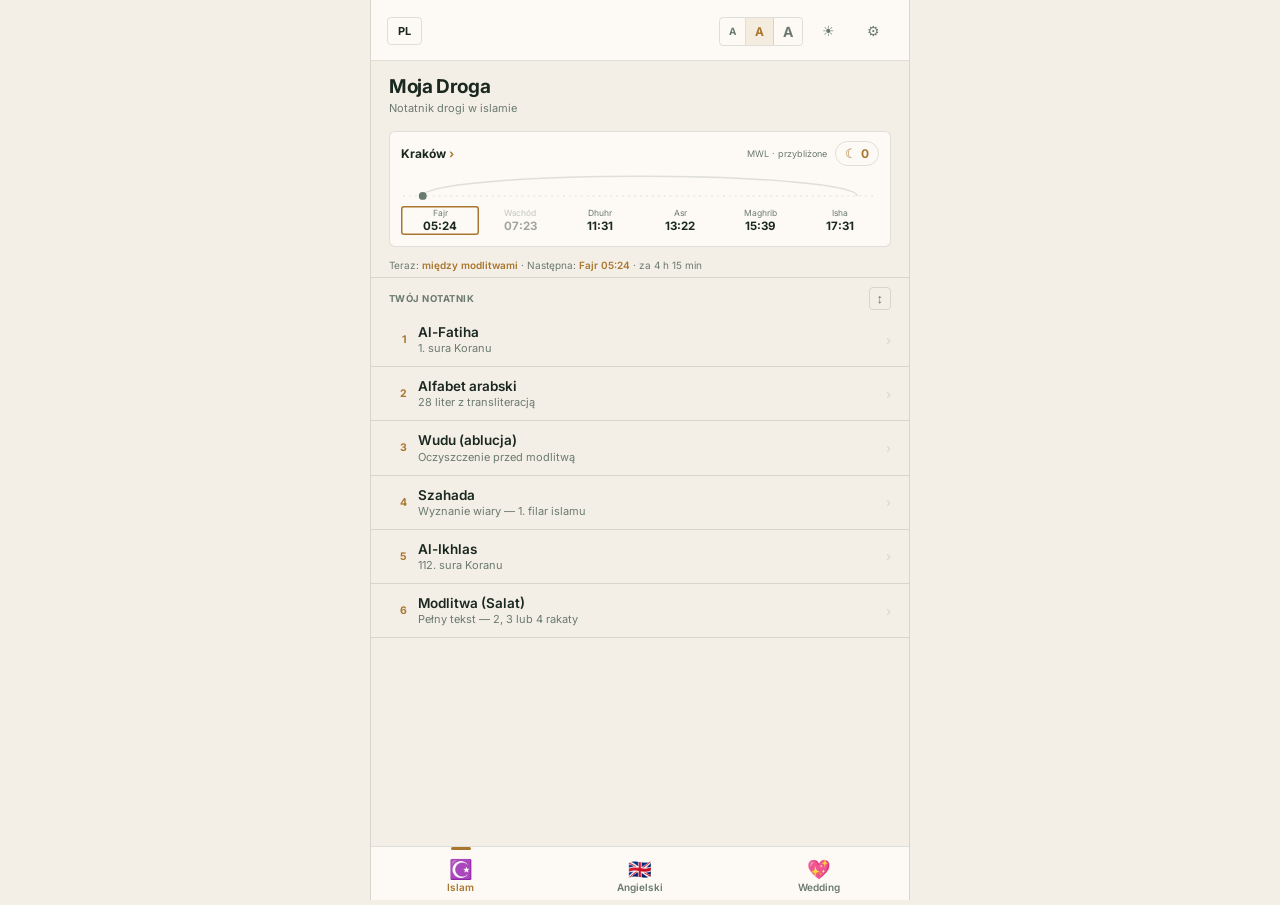
==== commit 6e5f18a8: "Wedding: trzecia zakladka z przygotowaniami do wesela (notatnik, rozany klimat)" ====
--- a/index.html
+++ b/index.html
@@ -107,7 +107,6 @@
         <button class="pt-step-btn pt-plus" id="ptInc" type="button" aria-label="Dodaj modlitwę / Add prayer">+</button>
       </div>
     </div>
-    <div class="pt-empty" id="ptEmpty" hidden></div>
   </div>
   <div class="prayer-pills">
     <button id="pv2"></button><button id="pv3"></button><button id="pv4"></button>
@@ -165,6 +164,29 @@
   </div>
   <div class="pbar"><i id="pbarItem"></i></div>
   <div class="id-scroll" id="e-itemScroll"></div>
+</div>
+
+<!-- ════════════════════════════
+     WEDDING VIEW
+════════════════════════════ -->
+<div class="view" id="vw-home">
+  <div class="top-bar">
+    <button class="lang-btn" id="wLangBtn" type="button">EN</button>
+    <div class="tb-right">
+      <div class="pill" id="wSzPill">
+        <button class="sz-btn" data-sc="0.85">A</button>
+        <button class="sz-btn" data-sc="1">A</button>
+        <button class="sz-btn" data-sc="1.2">A</button>
+      </div>
+      <button class="icon-btn" id="wThemeBtn" aria-label="Motyw / Theme">🌓</button>
+      <button class="icon-btn" id="wSettingsBtn" aria-label="Ustawienia / Settings">⚙</button>
+    </div>
+  </div>
+  <div class="home-hdr wed-hdr">
+    <h1 class="home-title" id="w-homeTitle"></h1>
+    <p class="home-sub" id="w-homeSub"></p>
+  </div>
+  <div class="wed-scroll" id="w-scroll"></div>
 </div>
 
 <!-- ════════════════════════════
@@ -179,6 +201,10 @@
     <span class="bnav-ico">🇬🇧</span>
     <span class="bnav-lbl" id="bnEngLbl">Angielski</span>
   </button>
+  <button class="bnav-btn" id="bnWed">
+    <span class="bnav-ico">💖</span>
+    <span class="bnav-lbl">Wedding</span>
+  </button>
 </nav>
 
 </div><!-- #app -->
@@ -252,6 +278,7 @@
 <script src="js/islam.js"></script>
 <script src="js/eng-data.js"></script>
 <script src="js/eng.js"></script>
+<script src="js/wedding.js"></script>
 <script src="js/progress.js"></script>
 <script src="js/features.js"></script>
 <script src="js/app.js"></script>
--- a/css/style.css
+++ b/css/style.css
@@ -3,6 +3,7 @@
 /* ── SECTION-SPECIFIC PALETTE (light) ── */
 :root[data-sect="islam"]{--bg:#F4EFE6;--bg-panel:#FDFAF5;--accent:#A9762F;--accent-soft:rgba(169,118,47,0.11);}
 :root[data-sect="eng"]  {--bg:#F5F8FD;--bg-panel:#FFFFFF;--accent:#3A6FC2;--accent-soft:rgba(58,111,194,0.11);--b2:#6B4AC2;--b2-soft:rgba(107,74,194,0.11);}
+:root[data-sect="wed"]  {--bg:#FDF0F5;--bg-panel:#FFF9FC;--accent:#C2437B;--accent-soft:rgba(194,67,123,0.12);}
 /* ── SHARED LIGHT ── */
 :root{--text:#1A2820;--text-muted:#6B7A6F;--border:rgba(26,40,32,0.13);--scale:1;
   padding-top:env(safe-area-inset-top,0px);padding-bottom:env(safe-area-inset-bottom,0px);}
@@ -12,6 +13,7 @@
 /* ── DARK SECTION ── */
 [data-theme="dark"][data-sect="islam"]{--bg:#0E1C18;--bg-panel:#142018;--accent:#C79A46;--accent-soft:rgba(199,154,70,0.14);}
 [data-theme="dark"][data-sect="eng"]  {--bg:#0D1117;--bg-panel:#161B22;--accent:#6B9ED4;--accent-soft:rgba(107,158,212,0.16);--b2:#9F82D8;--b2-soft:rgba(159,130,216,0.16);}
+[data-theme="dark"][data-sect="wed"]  {--bg:#1E1018;--bg-panel:#2A1620;--accent:#F087B0;--accent-soft:rgba(240,135,176,0.16);}
 /* ── RESET ── */
 *{box-sizing:border-box;-webkit-tap-highlight-color:transparent;}
 html,body{margin:0;padding:0;height:100%;background:var(--bg);color:var(--text);font-family:'Inter',system-ui,sans-serif;overscroll-behavior:none;}
@@ -147,6 +149,26 @@
 .bnav-btn.on{color:var(--accent);}
 .bnav-ico{font-size:19px;line-height:1;}
 .bnav-lbl{font-size:calc(10px * var(--scale));font-weight:600;}
+/* ── WEDDING — NOTATNIK (kartki, różany klimat) ── */
+.wed-hdr{position:relative;}
+.wed-hdr::after{content:'💖 💍 💖';display:block;font-size:calc(13px * var(--scale));margin-top:4px;letter-spacing:.2em;opacity:.85;}
+.wed-scroll{flex:1;overflow-y:auto;padding:4px 18px 30px;-webkit-overflow-scrolling:touch;}
+.wed-badge{display:inline-block;margin:8px 0 2px;padding:5px 12px;border:1px solid var(--accent);border-radius:20px;color:var(--accent);font-size:calc(11px * var(--scale));font-weight:700;background:var(--accent-soft);}
+.wed-card,.wed-note,.wed-tip{position:relative;margin-top:12px;padding:26px 16px 14px;border:1px solid var(--border);border-radius:4px 14px 14px 14px;background:linear-gradient(var(--bg-panel),var(--bg-panel)),repeating-linear-gradient(transparent 0 25px,var(--accent-soft) 25px 26px);background-blend-mode:normal;box-shadow:0 2px 10px rgba(194,67,123,.10);}
+.wed-card::before,.wed-note::before,.wed-tip::before{content:'';position:absolute;top:0;bottom:0;left:30px;width:1.5px;background:rgba(194,67,123,.35);}
+.wed-card::after{content:'🌸';position:absolute;top:6px;right:12px;font-size:15px;opacity:.8;}
+.wed-lbl{font-size:calc(9px * var(--scale));font-weight:700;text-transform:uppercase;letter-spacing:.06em;color:var(--accent);margin-bottom:6px;padding-left:22px;}
+.wed-phrase{font-size:calc(17px * var(--scale));line-height:1.65;font-weight:700;color:var(--text);margin:0 0 4px;padding-left:22px;letter-spacing:.01em;}
+.wed-tr{font-size:calc(13px * var(--scale));line-height:1.6;margin:0;padding-left:22px;}
+.wed-tip{background:var(--accent-soft);}
+.wed-btns{display:flex;flex-wrap:wrap;gap:8px;margin-top:10px;padding-left:22px;}
+.wed-btn{border:1px solid var(--accent);background:var(--accent);color:#fff;font-family:'Inter',sans-serif;font-weight:700;font-size:calc(12px * var(--scale));padding:9px 14px;border-radius:20px;cursor:pointer;min-height:40px;}
+.wed-btn:active{opacity:.85;}
+.wed-btn.wed-ghost{background:transparent;color:var(--accent);}
+.wed-check-hdr{display:flex;align-items:center;justify-content:space-between;margin:18px 0 4px;font-size:calc(12px * var(--scale));font-weight:700;color:var(--accent);}
+.wed-count{font-weight:600;color:var(--text-muted);font-size:calc(10.5px * var(--scale));}
+.wed-check{border:1px solid var(--border);border-radius:12px;background:var(--bg-panel);overflow:hidden;}
+.wed-check .item-row:last-child{border-bottom:none;}
 /* ── CITY OVERLAY ── */
 .overlay{position:fixed;inset:0;background:rgba(0,0,0,0.4);opacity:0;visibility:hidden;pointer-events:none;z-index:20;transition:opacity .2s ease,visibility 0s linear .2s;}
 .overlay.open{opacity:1;visibility:visible;pointer-events:auto;transition:opacity .2s ease;}
@@ -194,7 +216,7 @@
 .quiz-why.show{display:block;}
 /* ── SETTINGS OVERLAY — naglowki sekcji ── */
 .set-sec{padding:14px 16px 2px;}
-.set-sec span{font-size:calc(11px * var(--scale));font-weight:700;color:var(--accent);text-transform:uppercase;letter-spacing:0.05em;}
+.set-sec span{display:block;font-size:calc(11px * var(--scale));font-weight:700;color:var(--accent);text-transform:uppercase;letter-spacing:0.05em;}
 .set-row{display:flex;flex-direction:column;gap:6px;padding:12px 16px;border-bottom:1px solid var(--border);}
 .set-lbl{font-size:calc(10px * var(--scale));font-weight:700;color:var(--text-muted);text-transform:uppercase;letter-spacing:0.05em;}
 .set-btn{border:1px solid var(--border);background:none;color:var(--text);font-family:'Inter',sans-serif;font-weight:600;font-size:calc(12px * var(--scale));padding:10px 12px;border-radius:5px;cursor:pointer;text-align:left;min-height:40px;}
